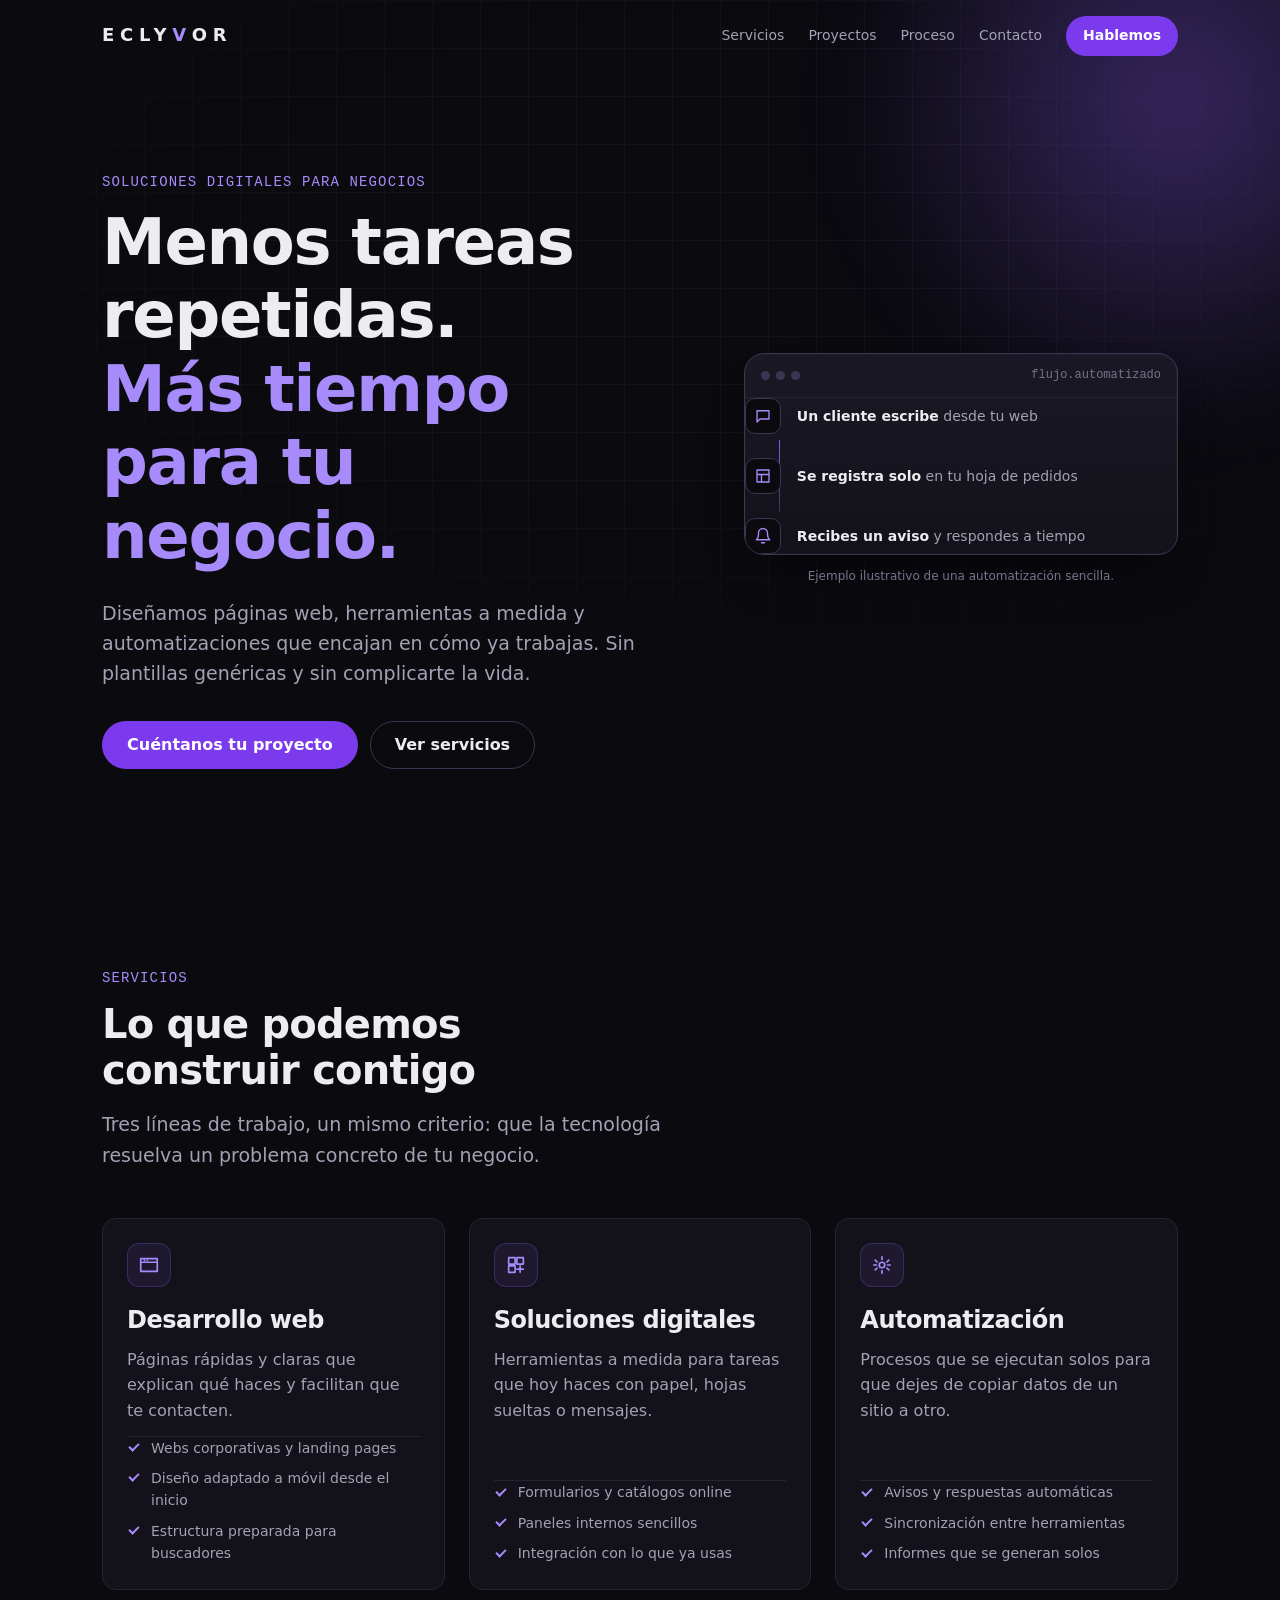
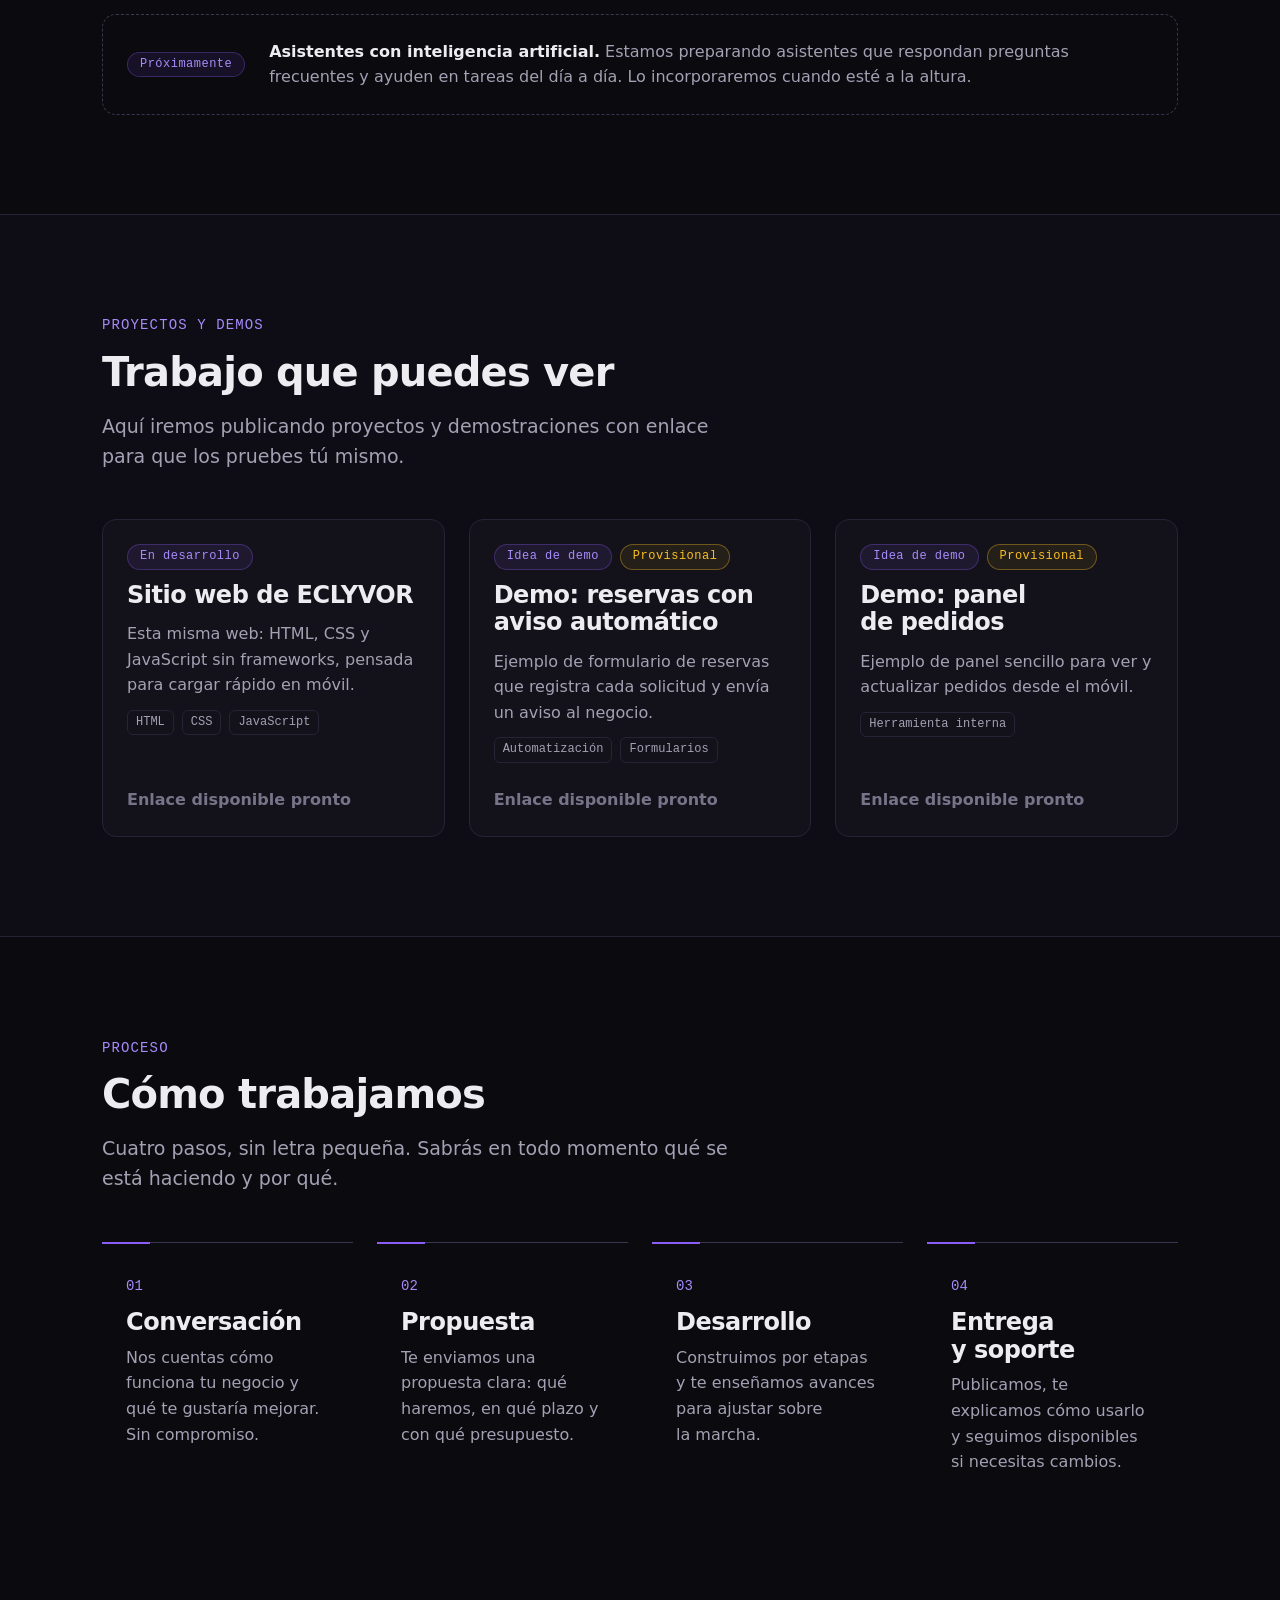
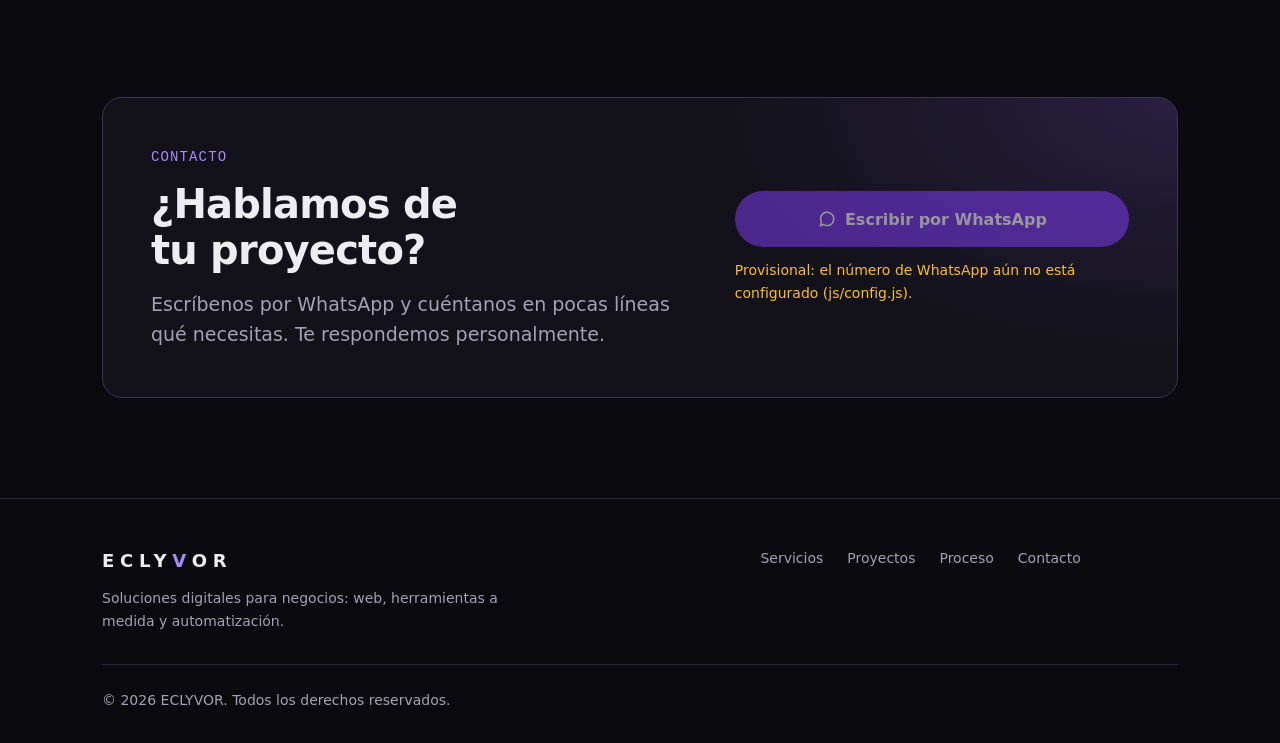
==== index.html @ 4768040c "V0.1: prototipo de la landing page de ECLYVOR - Estructura con HTML semántico, CSS en tres capas y J" ====
<!doctype html>
<html lang="es">
<head>
  <meta charset="utf-8">
  <meta name="viewport" content="width=device-width, initial-scale=1">
  <title>ECLYVOR — Soluciones digitales para negocios</title>
  <meta name="description" content="ECLYVOR desarrolla páginas web, herramientas digitales y automatizaciones a medida para negocios.">
  <meta name="theme-color" content="#0a0a0f">
  <link rel="icon" href="assets/favicon.svg" type="image/svg+xml">
  <link rel="stylesheet" href="css/base.css">
  <link rel="stylesheet" href="css/layout.css">
  <link rel="stylesheet" href="css/components.css">
  <script src="js/config.js" defer></script>
  <script src="js/main.js" defer></script>
</head>
<body>
  <a class="skip-link" href="#contenido">Saltar al contenido</a>

  <header class="site-header" data-header>
    <div class="container header-inner">
      <a class="logo" href="#inicio" aria-label="ECLYVOR, ir al inicio">ECLY<span class="logo-accent">V</span>OR</a>

      <button class="nav-toggle" type="button" aria-expanded="false" aria-controls="primary-nav" data-nav-toggle>
        <span class="visually-hidden">Abrir menú</span>
        <span class="nav-toggle-bar" aria-hidden="true"></span>
      </button>

      <nav class="primary-nav" id="primary-nav" aria-label="Principal" data-nav>
        <ul class="nav-list">
          <li><a href="#servicios">Servicios</a></li>
          <li><a href="#proyectos">Proyectos</a></li>
          <li><a href="#proceso">Proceso</a></li>
          <li><a href="#contacto">Contacto</a></li>
        </ul>
        <a class="btn btn-primary btn-sm nav-cta" href="#contacto">Hablemos</a>
      </nav>
    </div>
  </header>

  <main id="contenido">
    <!-- HERO -->
    <section class="hero" id="inicio" aria-labelledby="hero-title">
      <div class="hero-sentinel" data-header-sentinel aria-hidden="true"></div>
      <div class="container hero-inner">
        <div class="hero-copy">
          <p class="eyebrow">Soluciones digitales para negocios</p>
          <h1 class="hero-title" id="hero-title">
            Menos tareas repetidas.<br>
            <span class="text-accent">Más tiempo para tu negocio.</span>
          </h1>
          <p class="hero-lead">
            Diseñamos páginas web, herramientas a medida y automatizaciones que encajan
            en cómo ya trabajas. Sin plantillas genéricas y sin complicarte la vida.
          </p>
          <div class="hero-actions">
            <a class="btn btn-primary" href="#contacto">Cuéntanos tu proyecto</a>
            <a class="btn btn-ghost" href="#servicios">Ver servicios</a>
          </div>
        </div>

        <figure class="hero-visual" aria-labelledby="flow-caption">
          <div class="flow-card">
            <div class="flow-card-head" aria-hidden="true">
              <span class="dot"></span><span class="dot"></span><span class="dot"></span>
              <span class="flow-card-title">flujo.automatizado</span>
            </div>
            <ol class="flow-steps">
              <li class="flow-step">
                <span class="flow-icon" aria-hidden="true">
                  <svg viewBox="0 0 24 24"><path d="M4 5h16v11H8l-4 4z"/></svg>
                </span>
                <span><strong>Un cliente escribe</strong> desde tu web</span>
              </li>
              <li class="flow-step">
                <span class="flow-icon" aria-hidden="true">
                  <svg viewBox="0 0 24 24"><path d="M4 4h16v16H4zM4 10h16M10 10v10"/></svg>
                </span>
                <span><strong>Se registra solo</strong> en tu hoja de pedidos</span>
              </li>
              <li class="flow-step">
                <span class="flow-icon" aria-hidden="true">
                  <svg viewBox="0 0 24 24"><path d="M6 8a6 6 0 0 1 12 0c0 7 3 9 3 9H3s3-2 3-9M10 21h4"/></svg>
                </span>
                <span><strong>Recibes un aviso</strong> y respondes a tiempo</span>
              </li>
            </ol>
          </div>
          <figcaption class="flow-caption" id="flow-caption">Ejemplo ilustrativo de una automatización sencilla.</figcaption>
        </figure>
      </div>
    </section>

    <!-- SERVICIOS -->
    <section class="section" id="servicios" aria-labelledby="servicios-title">
      <div class="container">
        <header class="section-head reveal">
          <p class="eyebrow">Servicios</p>
          <h2 class="section-title" id="servicios-title">Lo que podemos construir contigo</h2>
          <p class="section-lead">Tres líneas de trabajo, un mismo criterio: que la tecnología resuelva un problema concreto de tu negocio.</p>
        </header>

        <div class="cards-grid">
          <article class="card service-card reveal">
            <span class="card-icon" aria-hidden="true">
              <svg viewBox="0 0 24 24"><path d="M3 5h18v14H3zM3 9h18M7 7h.01M10 7h.01"/></svg>
            </span>
            <h3 class="card-title">Desarrollo web</h3>
            <p>Páginas rápidas y claras que explican qué haces y facilitan que te contacten.</p>
            <ul class="check-list">
              <li>Webs corporativas y landing pages</li>
              <li>Diseño adaptado a móvil desde el inicio</li>
              <li>Estructura preparada para buscadores</li>
            </ul>
          </article>

          <article class="card service-card reveal">
            <span class="card-icon" aria-hidden="true">
              <svg viewBox="0 0 24 24"><path d="M4 4h7v7H4zM13 4h7v7h-7zM4 13h7v7H4zM13 16.5h7M16.5 13v7"/></svg>
            </span>
            <h3 class="card-title">Soluciones digitales</h3>
            <p>Herramientas a medida para tareas que hoy haces con papel, hojas sueltas o mensajes.</p>
            <ul class="check-list">
              <li>Formularios y catálogos online</li>
              <li>Paneles internos sencillos</li>
              <li>Integración con lo que ya usas</li>
            </ul>
          </article>

          <article class="card service-card reveal">
            <span class="card-icon" aria-hidden="true">
              <svg viewBox="0 0 24 24"><path d="M12 3v3M12 18v3M4.6 6.6l2.1 2.1M17.3 15.3l2.1 2.1M3 12h3M18 12h3M4.6 17.4l2.1-2.1M17.3 8.7l2.1-2.1M12 9a3 3 0 1 1 0 6 3 3 0 0 1 0-6z"/></svg>
            </span>
            <h3 class="card-title">Automatización</h3>
            <p>Procesos que se ejecutan solos para que dejes de copiar datos de un sitio a otro.</p>
            <ul class="check-list">
              <li>Avisos y respuestas automáticas</li>
              <li>Sincronización entre herramientas</li>
              <li>Informes que se generan solos</li>
            </ul>
          </article>
        </div>

        <aside class="upcoming reveal" aria-label="Servicio en preparación">
          <span class="badge">Próximamente</span>
          <p><strong>Asistentes con inteligencia artificial.</strong> Estamos preparando asistentes que respondan preguntas frecuentes y ayuden en tareas del día a día. Lo incorporaremos cuando esté a la altura.</p>
        </aside>
      </div>
    </section>

    <!-- PROYECTOS -->
    <section class="section section-alt" id="proyectos" aria-labelledby="proyectos-title">
      <div class="container">
        <header class="section-head reveal">
          <p class="eyebrow">Proyectos y demos</p>
          <h2 class="section-title" id="proyectos-title">Trabajo que puedes ver</h2>
          <p class="section-lead">Aquí iremos publicando proyectos y demostraciones con enlace para que los pruebes tú mismo.</p>
        </header>

        <!-- Las tarjetas se generan desde js/config.js (projects) -->
        <div class="cards-grid" data-projects>
          <noscript><p class="muted">Activa JavaScript para ver la lista de proyectos.</p></noscript>
        </div>
      </div>
    </section>

    <!-- PROCESO -->
    <section class="section" id="proceso" aria-labelledby="proceso-title">
      <div class="container">
        <header class="section-head reveal">
          <p class="eyebrow">Proceso</p>
          <h2 class="section-title" id="proceso-title">Cómo trabajamos</h2>
          <p class="section-lead">Cuatro pasos, sin letra pequeña. Sabrás en todo momento qué se está haciendo y por qué.</p>
        </header>

        <ol class="steps">
          <li class="step reveal">
            <span class="step-num" aria-hidden="true">01</span>
            <h3 class="step-title">Conversación</h3>
            <p>Nos cuentas cómo funciona tu negocio y qué te gustaría mejorar. Sin compromiso.</p>
          </li>
          <li class="step reveal">
            <span class="step-num" aria-hidden="true">02</span>
            <h3 class="step-title">Propuesta</h3>
            <p>Te enviamos una propuesta clara: qué haremos, en qué plazo y con qué presupuesto.</p>
          </li>
          <li class="step reveal">
            <span class="step-num" aria-hidden="true">03</span>
            <h3 class="step-title">Desarrollo</h3>
            <p>Construimos por etapas y te enseñamos avances para ajustar sobre la marcha.</p>
          </li>
          <li class="step reveal">
            <span class="step-num" aria-hidden="true">04</span>
            <h3 class="step-title">Entrega y soporte</h3>
            <p>Publicamos, te explicamos cómo usarlo y seguimos disponibles si necesitas cambios.</p>
          </li>
        </ol>
      </div>
    </section>

    <!-- CONTACTO -->
    <section class="section contact" id="contacto" aria-labelledby="contacto-title">
      <div class="container">
        <div class="contact-panel reveal">
          <div class="contact-copy">
            <p class="eyebrow">Contacto</p>
            <h2 class="section-title" id="contacto-title">¿Hablamos de tu proyecto?</h2>
            <p class="section-lead">Escríbenos por WhatsApp y cuéntanos en pocas líneas qué necesitas. Te respondemos personalmente.</p>
          </div>
          <div class="contact-actions">
            <a class="btn btn-primary btn-lg" href="#contacto" data-whatsapp-link>
              <svg class="btn-icon" viewBox="0 0 24 24" aria-hidden="true"><path d="M4 20l1.3-4A8 8 0 1 1 8 18.7z"/></svg>
              Escribir por WhatsApp
            </a>
            <p class="contact-note" data-whatsapp-note hidden></p>
            <p class="contact-alt" data-email-wrap hidden>
              O por correo: <a href="#" data-email-link></a>
            </p>
          </div>
        </div>
      </div>
    </section>
  </main>

  <footer class="site-footer">
    <div class="container footer-inner">
      <div class="footer-brand">
        <a class="logo" href="#inicio">ECLY<span class="logo-accent">V</span>OR</a>
        <p class="muted">Soluciones digitales para negocios: web, herramientas a medida y automatización.</p>
      </div>
      <nav class="footer-nav" aria-label="Pie de página">
        <ul>
          <li><a href="#servicios">Servicios</a></li>
          <li><a href="#proyectos">Proyectos</a></li>
          <li><a href="#proceso">Proceso</a></li>
          <li><a href="#contacto">Contacto</a></li>
        </ul>
      </nav>
      <ul class="footer-social" data-social></ul>
      <p class="footer-legal muted">© <span data-year>2026</span> ECLYVOR. Todos los derechos reservados.</p>
    </div>
  </footer>
</body>
</html>
---- css/base.css ----
/* ==========================================================================
   Base: variables de diseño, reset y tipografía
   ========================================================================== */

:root {
  /* Colores */
  --color-bg: #0a0a0f;
  --color-bg-alt: #0e0d15;
  --color-surface: #13121a;
  --color-surface-2: #1a1824;
  --color-border: #262335;
  --color-border-strong: #3a3550;

  --color-text: #ececf1;
  --color-text-muted: #a3a1b3;
  --color-text-faint: #77748a;

  --color-accent: #8b5cf6;
  --color-accent-strong: #7c3aed;
  --color-accent-soft: #a78bfa;
  --color-accent-glow: rgb(139 92 246 / 0.35);

  /* Tipografía */
  --font-sans: system-ui, -apple-system, "Segoe UI", Roboto, "Helvetica Neue", Arial, sans-serif;
  --font-mono: ui-monospace, "SF Mono", "Cascadia Code", "Roboto Mono", Menlo, Consolas, monospace;

  --text-sm: 0.875rem;
  --text-base: 1rem;
  --text-lg: clamp(1.0625rem, 1rem + 0.3vw, 1.1875rem);
  --text-xl: clamp(1.25rem, 1.1rem + 0.6vw, 1.5rem);
  --text-2xl: clamp(1.75rem, 1.4rem + 1.6vw, 2.5rem);
  --text-3xl: clamp(2.25rem, 1.6rem + 3.2vw, 4rem);

  /* Espaciado y forma */
  --space-1: 0.25rem;
  --space-2: 0.5rem;
  --space-3: 0.75rem;
  --space-4: 1rem;
  --space-5: 1.5rem;
  --space-6: 2rem;
  --space-7: 3rem;
  --space-8: clamp(4rem, 3rem + 4vw, 7rem);

  --radius-sm: 8px;
  --radius: 14px;
  --radius-lg: 20px;

  --container: 1140px;
  --gutter: 1rem;
  --header-h: 64px;

  --ease: cubic-bezier(0.2, 0.7, 0.2, 1);
  --duration: 200ms;
}

@media (min-width: 640px) {
  :root { --gutter: 1.5rem; }
}

@media (min-width: 1024px) {
  :root { --gutter: 2rem; --header-h: 72px; }
}

/* Reset ------------------------------------------------------------------ */

*,
*::before,
*::after {
  box-sizing: border-box;
}

* {
  margin: 0;
}

html {
  color-scheme: dark;
  -webkit-text-size-adjust: 100%;
  text-size-adjust: 100%;
  /* Compensa el header fijo al saltar a una sección */
  scroll-padding-top: calc(var(--header-h) + var(--space-4));
}

@media (prefers-reduced-motion: no-preference) {
  html { scroll-behavior: smooth; }
}

body {
  min-height: 100vh;
  background-color: var(--color-bg);
  color: var(--color-text);
  font-family: var(--font-sans);
  font-size: var(--text-base);
  line-height: 1.6;
  -webkit-font-smoothing: antialiased;
  overflow-x: clip;
}

img,
svg {
  display: block;
  max-width: 100%;
}

ul[class],
ol[class] {
  list-style: none;
  padding: 0;
}

a {
  color: inherit;
  text-decoration-thickness: 1px;
  text-underline-offset: 3px;
}

button {
  font: inherit;
  color: inherit;
}

h1, h2, h3 {
  line-height: 1.15;
  letter-spacing: -0.02em;
  text-wrap: balance;
}

p {
  text-wrap: pretty;
}

:focus-visible {
  outline: 2px solid var(--color-accent-soft);
  outline-offset: 3px;
  border-radius: 4px;
}

::selection {
  background: var(--color-accent);
  color: #fff;
}

/* Utilidades ------------------------------------------------------------- */

.visually-hidden {
  position: absolute !important;
  width: 1px;
  height: 1px;
  padding: 0;
  margin: -1px;
  overflow: hidden;
  clip: rect(0 0 0 0);
  white-space: nowrap;
  border: 0;
}

.skip-link {
  position: absolute;
  top: var(--space-2);
  left: var(--space-2);
  z-index: 100;
  padding: var(--space-2) var(--space-4);
  background: var(--color-accent);
  color: #fff;
  border-radius: var(--radius-sm);
  transform: translateY(-200%);
}

.skip-link:focus {
  transform: none;
}

.muted {
  color: var(--color-text-muted);
}

.text-accent {
  color: var(--color-accent-soft);
}

.eyebrow {
  font-family: var(--font-mono);
  font-size: var(--text-sm);
  letter-spacing: 0.08em;
  text-transform: uppercase;
  color: var(--color-accent-soft);
  margin-bottom: var(--space-3);
}
---- css/layout.css ----
/* ==========================================================================
   Layout: contenedor, header, secciones y footer
   ========================================================================== */

.container {
  width: 100%;
  max-width: var(--container);
  margin-inline: auto;
  padding-inline: var(--gutter);
}

/* Header ----------------------------------------------------------------- */

.site-header {
  position: fixed;
  inset: 0 0 auto;
  z-index: 50;
  height: var(--header-h);
  border-bottom: 1px solid transparent;
  transition: background-color var(--duration) var(--ease), border-color var(--duration) var(--ease);
}

.site-header.is-scrolled,
.site-header.is-open {
  background-color: rgb(10 10 15 / 0.85);
  border-bottom-color: var(--color-border);
  backdrop-filter: blur(12px);
  -webkit-backdrop-filter: blur(12px);
}

.header-inner {
  display: flex;
  align-items: center;
  justify-content: space-between;
  height: 100%;
}

/* Navegación: móvil primero (panel desplegable) */
.primary-nav {
  display: none;
  position: absolute;
  top: var(--header-h);
  left: 0;
  right: 0;
  flex-direction: column;
  gap: var(--space-4);
  padding: var(--space-4) var(--gutter) var(--space-5);
  background-color: var(--color-bg);
  border-bottom: 1px solid var(--color-border);
}

.site-header.is-open .primary-nav {
  display: flex;
}

.nav-list {
  display: flex;
  flex-direction: column;
}

.nav-list a {
  display: block;
  padding: var(--space-3) 0;
  font-size: var(--text-lg);
  color: var(--color-text-muted);
  text-decoration: none;
  border-bottom: 1px solid var(--color-border);
  transition: color var(--duration) var(--ease);
}

/* .is-current lo añade js/main.js según la sección visible */
.nav-list a:hover,
.nav-list a.is-current {
  color: var(--color-text);
}

@media (min-width: 768px) {
  .primary-nav,
  .site-header.is-open .primary-nav {
    display: flex;
    position: static;
    flex-direction: row;
    align-items: center;
    gap: var(--space-5);
    padding: 0;
    background: none;
    border: 0;
  }

  .nav-list {
    flex-direction: row;
    gap: var(--space-5);
  }

  .nav-list a {
    position: relative;
    padding: var(--space-2) 0;
    font-size: var(--text-sm);
    border-bottom: 0;
  }

  .nav-list a::after {
    content: "";
    position: absolute;
    left: 0;
    right: 0;
    bottom: 0;
    height: 2px;
    background: var(--color-accent);
    border-radius: 2px;
    transform: scaleX(0);
    transition: transform var(--duration) var(--ease);
  }

  .nav-list a.is-current::after {
    transform: scaleX(1);
  }
}

/* Secciones -------------------------------------------------------------- */

.section {
  padding-block: var(--space-8);
}

.section-alt {
  background-color: var(--color-bg-alt);
  border-block: 1px solid var(--color-border);
}

.section-head {
  max-width: 640px;
  margin-bottom: var(--space-7);
}

.section-title {
  font-size: var(--text-2xl);
  margin-bottom: var(--space-4);
}

.section-lead {
  font-size: var(--text-lg);
  color: var(--color-text-muted);
}

/* Hero ------------------------------------------------------------------- */

.hero {
  position: relative;
  padding-top: calc(var(--header-h) + var(--space-7));
  padding-bottom: var(--space-8);
  overflow: hidden;
  isolation: isolate;
}

/* Cuadrícula fina + resplandor violeta (decorativo) */
.hero::before,
.hero::after {
  content: "";
  position: absolute;
  z-index: -1;
  pointer-events: none;
}

.hero::before {
  inset: 0;
  background-image:
    linear-gradient(var(--color-border) 1px, transparent 1px),
    linear-gradient(90deg, var(--color-border) 1px, transparent 1px);
  background-size: 48px 48px;
  opacity: 0.35;
  mask-image: radial-gradient(ellipse 80% 70% at 50% 30%, #000 30%, transparent 75%);
  -webkit-mask-image: radial-gradient(ellipse 80% 70% at 50% 30%, #000 30%, transparent 75%);
}

.hero::after {
  width: min(720px, 120vw);
  aspect-ratio: 1;
  top: -30%;
  right: -20%;
  background: radial-gradient(circle, var(--color-accent-glow), transparent 65%);
  filter: blur(40px);
}

.hero-sentinel {
  position: absolute;
  top: 0;
  height: 1px;
  width: 1px;
}

.hero-inner {
  display: grid;
  gap: var(--space-7);
  align-items: center;
}

.hero-title {
  font-size: var(--text-3xl);
  margin-bottom: var(--space-5);
}

.hero-lead {
  max-width: 36rem;
  font-size: var(--text-lg);
  color: var(--color-text-muted);
  margin-bottom: var(--space-6);
}

.hero-actions {
  display: flex;
  flex-wrap: wrap;
  gap: var(--space-3);
}

@media (min-width: 1024px) {
  .hero {
    padding-top: calc(var(--header-h) + var(--space-8));
  }

  .hero-inner {
    grid-template-columns: 1.25fr 1fr;
    gap: var(--space-8);
  }
}

/* Contacto --------------------------------------------------------------- */

.contact-panel {
  display: grid;
  gap: var(--space-6);
  padding: var(--space-6) var(--space-5);
  border: 1px solid var(--color-border-strong);
  border-radius: var(--radius-lg);
  background:
    radial-gradient(ellipse 60% 120% at 100% 0%, rgb(139 92 246 / 0.18), transparent 70%),
    var(--color-surface);
}

.contact-panel .section-lead {
  margin-bottom: 0;
}

@media (min-width: 768px) {
  .contact-panel {
    grid-template-columns: 1.4fr 1fr;
    align-items: center;
    padding: var(--space-7);
  }
}

/* Footer ----------------------------------------------------------------- */

.site-footer {
  padding-block: var(--space-7) var(--space-6);
  border-top: 1px solid var(--color-border);
  font-size: var(--text-sm);
}

.footer-inner {
  display: grid;
  gap: var(--space-6);
}

.footer-brand .logo {
  display: inline-block;
  margin-bottom: var(--space-3);
}

.footer-brand p {
  max-width: 28rem;
}

.footer-nav ul,
.footer-social {
  list-style: none;
  padding: 0;
  display: flex;
  flex-wrap: wrap;
  gap: var(--space-2) var(--space-5);
}

.footer-nav a,
.footer-social a {
  color: var(--color-text-muted);
  text-decoration: none;
}

.footer-nav a:hover,
.footer-social a:hover {
  color: var(--color-text);
}

.footer-social:empty {
  display: none;
}

.footer-legal {
  padding-top: var(--space-5);
  border-top: 1px solid var(--color-border);
}

@media (min-width: 768px) {
  .footer-inner {
    grid-template-columns: 1.5fr 1fr;
  }

  .footer-legal {
    grid-column: 1 / -1;
  }
}
---- css/components.css ----
/* ==========================================================================
   Componentes: logo, botones, tarjetas, pasos y animaciones
   ========================================================================== */

/* Logo ------------------------------------------------------------------- */

.logo {
  font-weight: 700;
  font-size: 1.125rem;
  letter-spacing: 0.32em;
  /* Compensa el espaciado de la última letra */
  margin-right: -0.32em;
  text-decoration: none;
  color: var(--color-text);
}

.logo-accent {
  color: var(--color-accent-soft);
}

/* Botón de menú (móvil) -------------------------------------------------- */

.nav-toggle {
  display: grid;
  place-items: center;
  width: 44px;
  height: 44px;
  margin-right: -10px;
  background: none;
  border: 0;
  border-radius: var(--radius-sm);
  cursor: pointer;
}

@media (min-width: 768px) {
  .nav-toggle { display: none; }
}

.nav-toggle-bar,
.nav-toggle-bar::before,
.nav-toggle-bar::after {
  display: block;
  width: 20px;
  height: 2px;
  background: var(--color-text);
  border-radius: 2px;
  transition: transform var(--duration) var(--ease), background-color var(--duration) var(--ease);
}

.nav-toggle-bar {
  position: relative;
}

.nav-toggle-bar::before,
.nav-toggle-bar::after {
  content: "";
  position: absolute;
  left: 0;
}

.nav-toggle-bar::before { transform: translateY(-6px); }
.nav-toggle-bar::after { transform: translateY(6px); }

.nav-toggle[aria-expanded="true"] .nav-toggle-bar { background: transparent; }
.nav-toggle[aria-expanded="true"] .nav-toggle-bar::before { transform: rotate(45deg); }
.nav-toggle[aria-expanded="true"] .nav-toggle-bar::after { transform: rotate(-45deg); }

/* Botones ---------------------------------------------------------------- */

.btn {
  display: inline-flex;
  align-items: center;
  justify-content: center;
  gap: var(--space-2);
  min-height: 48px;
  padding: var(--space-3) var(--space-5);
  font-weight: 600;
  font-size: var(--text-base);
  line-height: 1.2;
  text-align: center;
  text-decoration: none;
  border: 1px solid transparent;
  border-radius: 999px;
  cursor: pointer;
  transition:
    background-color var(--duration) var(--ease),
    border-color var(--duration) var(--ease),
    box-shadow var(--duration) var(--ease),
    transform var(--duration) var(--ease);
}

.btn-primary {
  background-color: var(--color-accent-strong);
  color: #fff;
  box-shadow: 0 0 0 0 var(--color-accent-glow);
}

.btn-primary:hover {
  background-color: var(--color-accent);
  box-shadow: 0 8px 28px -8px var(--color-accent-glow);
}

.btn-ghost {
  background-color: transparent;
  border-color: var(--color-border-strong);
  color: var(--color-text);
}

.btn-ghost:hover {
  border-color: var(--color-accent-soft);
  background-color: rgb(139 92 246 / 0.08);
}

.btn:active {
  transform: translateY(1px);
}

.btn-sm {
  min-height: 40px;
  padding: var(--space-2) var(--space-4);
  font-size: var(--text-sm);
}

.btn-lg {
  min-height: 56px;
  padding: var(--space-4) var(--space-6);
}

.btn-icon {
  width: 20px;
  height: 20px;
  fill: none;
  stroke: currentColor;
  stroke-width: 1.8;
  stroke-linecap: round;
  stroke-linejoin: round;
}

.btn[aria-disabled="true"] {
  opacity: 0.55;
  cursor: not-allowed;
  box-shadow: none;
}

.nav-cta {
  align-self: flex-start;
}

/* Hero: tarjeta de flujo ------------------------------------------------- */

.hero-visual {
  max-width: 440px;
  width: 100%;
  justify-self: center;
}

.flow-card {
  border: 1px solid var(--color-border-strong);
  border-radius: var(--radius-lg);
  background: linear-gradient(180deg, var(--color-surface-2), var(--color-surface));
  box-shadow: 0 30px 60px -30px rgb(0 0 0 / 0.8), 0 0 0 1px rgb(255 255 255 / 0.02) inset;
  overflow: hidden;
}

.flow-card-head {
  display: flex;
  align-items: center;
  gap: 6px;
  padding: var(--space-3) var(--space-4);
  border-bottom: 1px solid var(--color-border);
}

.flow-card-head .dot {
  width: 9px;
  height: 9px;
  border-radius: 50%;
  background: var(--color-border-strong);
}

.flow-card-title {
  margin-left: auto;
  font-family: var(--font-mono);
  font-size: 0.75rem;
  color: var(--color-text-faint);
}

.flow-steps {
  position: relative;
  display: grid;
  gap: var(--space-5);
  padding: var(--space-5) var(--space-4);
}

/* Línea que conecta los pasos */
.flow-steps::before {
  content: "";
  position: absolute;
  top: calc(var(--space-5) + 18px);
  bottom: calc(var(--space-5) + 18px);
  left: calc(var(--space-4) + 18px);
  width: 1px;
  background: linear-gradient(var(--color-accent), var(--color-border-strong));
}

.flow-step {
  position: relative;
  display: flex;
  align-items: center;
  gap: var(--space-4);
  font-size: var(--text-sm);
  color: var(--color-text-muted);
}

.flow-step strong {
  color: var(--color-text);
  font-weight: 600;
}

.flow-icon {
  flex: none;
  display: grid;
  place-items: center;
  width: 36px;
  height: 36px;
  border-radius: 10px;
  background: var(--color-bg);
  border: 1px solid var(--color-border-strong);
  color: var(--color-accent-soft);
}

.flow-icon svg,
.card-icon svg {
  width: 18px;
  height: 18px;
  fill: none;
  stroke: currentColor;
  stroke-width: 1.8;
  stroke-linecap: round;
  stroke-linejoin: round;
}

@media (prefers-reduced-motion: no-preference) {
  .flow-step .flow-icon {
    animation: flow-pulse 4.5s var(--ease) infinite;
  }
  .flow-step:nth-child(2) .flow-icon { animation-delay: 1.5s; }
  .flow-step:nth-child(3) .flow-icon { animation-delay: 3s; }
}

@keyframes flow-pulse {
  0%, 30%, 100% {
    border-color: var(--color-border-strong);
    box-shadow: none;
  }
  10% {
    border-color: var(--color-accent);
    box-shadow: 0 0 18px -2px var(--color-accent-glow);
  }
}

.flow-caption {
  margin-top: var(--space-3);
  font-size: 0.75rem;
  color: var(--color-text-faint);
  text-align: center;
}

/* Tarjetas --------------------------------------------------------------- */

.cards-grid {
  display: grid;
  gap: var(--space-4);
}

@media (min-width: 640px) {
  .cards-grid {
    grid-template-columns: repeat(2, 1fr);
  }
}

@media (min-width: 1024px) {
  .cards-grid {
    grid-template-columns: repeat(3, 1fr);
    gap: var(--space-5);
  }
}

.card {
  display: flex;
  flex-direction: column;
  gap: var(--space-3);
  padding: var(--space-5);
  background: var(--color-surface);
  border: 1px solid var(--color-border);
  border-radius: var(--radius);
  transition: border-color var(--duration) var(--ease), transform var(--duration) var(--ease);
}

.card:hover {
  border-color: var(--color-border-strong);
}

.card p {
  color: var(--color-text-muted);
}

.card-icon {
  display: grid;
  place-items: center;
  width: 44px;
  height: 44px;
  margin-bottom: var(--space-2);
  border-radius: 12px;
  background: rgb(139 92 246 / 0.1);
  border: 1px solid rgb(139 92 246 / 0.25);
  color: var(--color-accent-soft);
}

.card-icon svg {
  width: 22px;
  height: 22px;
}

.card-title {
  font-size: var(--text-xl);
}

.check-list {
  display: grid;
  gap: var(--space-2);
  margin-top: auto;
  padding-top: var(--space-4);
  border-top: 1px solid var(--color-border);
  font-size: var(--text-sm);
  color: var(--color-text-muted);
}

.check-list li {
  position: relative;
  padding-left: var(--space-5);
}

.check-list li::before {
  content: "";
  position: absolute;
  left: 2px;
  top: 0.45em;
  width: 10px;
  height: 6px;
  border-left: 2px solid var(--color-accent-soft);
  border-bottom: 2px solid var(--color-accent-soft);
  transform: rotate(-45deg);
}

/* Proyectos */
.project-card .card-meta {
  display: flex;
  flex-wrap: wrap;
  align-items: center;
  gap: var(--space-2);
}

.project-card .card-link {
  margin-top: auto;
  padding-top: var(--space-3);
  align-self: flex-start;
  font-weight: 600;
  color: var(--color-accent-soft);
  text-decoration: none;
}

.project-card .card-link:hover {
  text-decoration: underline;
}

.project-card .card-link[aria-disabled="true"] {
  color: var(--color-text-faint);
  cursor: not-allowed;
  text-decoration: none;
}

.tags {
  display: flex;
  flex-wrap: wrap;
  gap: var(--space-2);
}

.tag {
  padding: 2px var(--space-2);
  font-family: var(--font-mono);
  font-size: 0.75rem;
  color: var(--color-text-muted);
  border: 1px solid var(--color-border);
  border-radius: 6px;
}

/* Etiquetas -------------------------------------------------------------- */

.badge {
  display: inline-block;
  padding: 2px var(--space-3);
  font-family: var(--font-mono);
  font-size: 0.75rem;
  letter-spacing: 0.04em;
  color: var(--color-accent-soft);
  background: rgb(139 92 246 / 0.1);
  border: 1px solid rgb(139 92 246 / 0.3);
  border-radius: 999px;
  white-space: nowrap;
}

/* Contenido provisional: visible a propósito para no confundirlo con datos reales */
.badge-placeholder {
  color: #fbbf24;
  background: rgb(251 191 36 / 0.08);
  border-color: rgb(251 191 36 / 0.35);
}

/* Aviso "Próximamente" --------------------------------------------------- */

.upcoming {
  display: flex;
  flex-direction: column;
  align-items: flex-start;
  gap: var(--space-3);
  margin-top: var(--space-5);
  padding: var(--space-5);
  border: 1px dashed var(--color-border-strong);
  border-radius: var(--radius);
  color: var(--color-text-muted);
}

.upcoming strong {
  color: var(--color-text);
}

@media (min-width: 768px) {
  .upcoming {
    flex-direction: row;
    align-items: center;
    gap: var(--space-5);
  }
}

/* Proceso ---------------------------------------------------------------- */

.steps {
  display: grid;
  gap: var(--space-4);
  counter-reset: none;
}

@media (min-width: 640px) {
  .steps { grid-template-columns: repeat(2, 1fr); }
}

@media (min-width: 1024px) {
  .steps { grid-template-columns: repeat(4, 1fr); gap: var(--space-5); }
}

.step {
  position: relative;
  padding: var(--space-5);
  padding-top: var(--space-6);
  border-top: 1px solid var(--color-border-strong);
}

.step::before {
  content: "";
  position: absolute;
  top: -1px;
  left: 0;
  width: 48px;
  height: 2px;
  background: var(--color-accent);
}

.step-num {
  display: block;
  margin-bottom: var(--space-3);
  font-family: var(--font-mono);
  font-size: var(--text-sm);
  color: var(--color-accent-soft);
}

.step-title {
  font-size: var(--text-xl);
  margin-bottom: var(--space-2);
}

.step p {
  color: var(--color-text-muted);
}

/* Contacto --------------------------------------------------------------- */

.contact-actions {
  display: grid;
  gap: var(--space-3);
  justify-items: start;
}

.contact-actions .btn {
  width: 100%;
}

@media (min-width: 768px) {
  .contact-actions {
    justify-items: stretch;
  }
}

.contact-note {
  font-size: var(--text-sm);
  color: #fbbf24;
}

.contact-alt {
  font-size: var(--text-sm);
  color: var(--color-text-muted);
}

.contact-alt a {
  color: var(--color-text);
}

/* Animación de entrada --------------------------------------------------- */
/* Mejora progresiva: solo en navegadores con animaciones ligadas al scroll.
   En el resto el contenido simplemente aparece sin animación. */

@media (prefers-reduced-motion: no-preference) {
  @supports ((animation-timeline: view()) and (animation-range: entry)) {
    @keyframes reveal-in {
      from {
        opacity: 0;
        transform: translateY(24px);
      }
    }

    .reveal {
      animation: reveal-in linear backwards;
      animation-timeline: view();
      animation-range: entry 0% entry 60%;
    }
  }
}
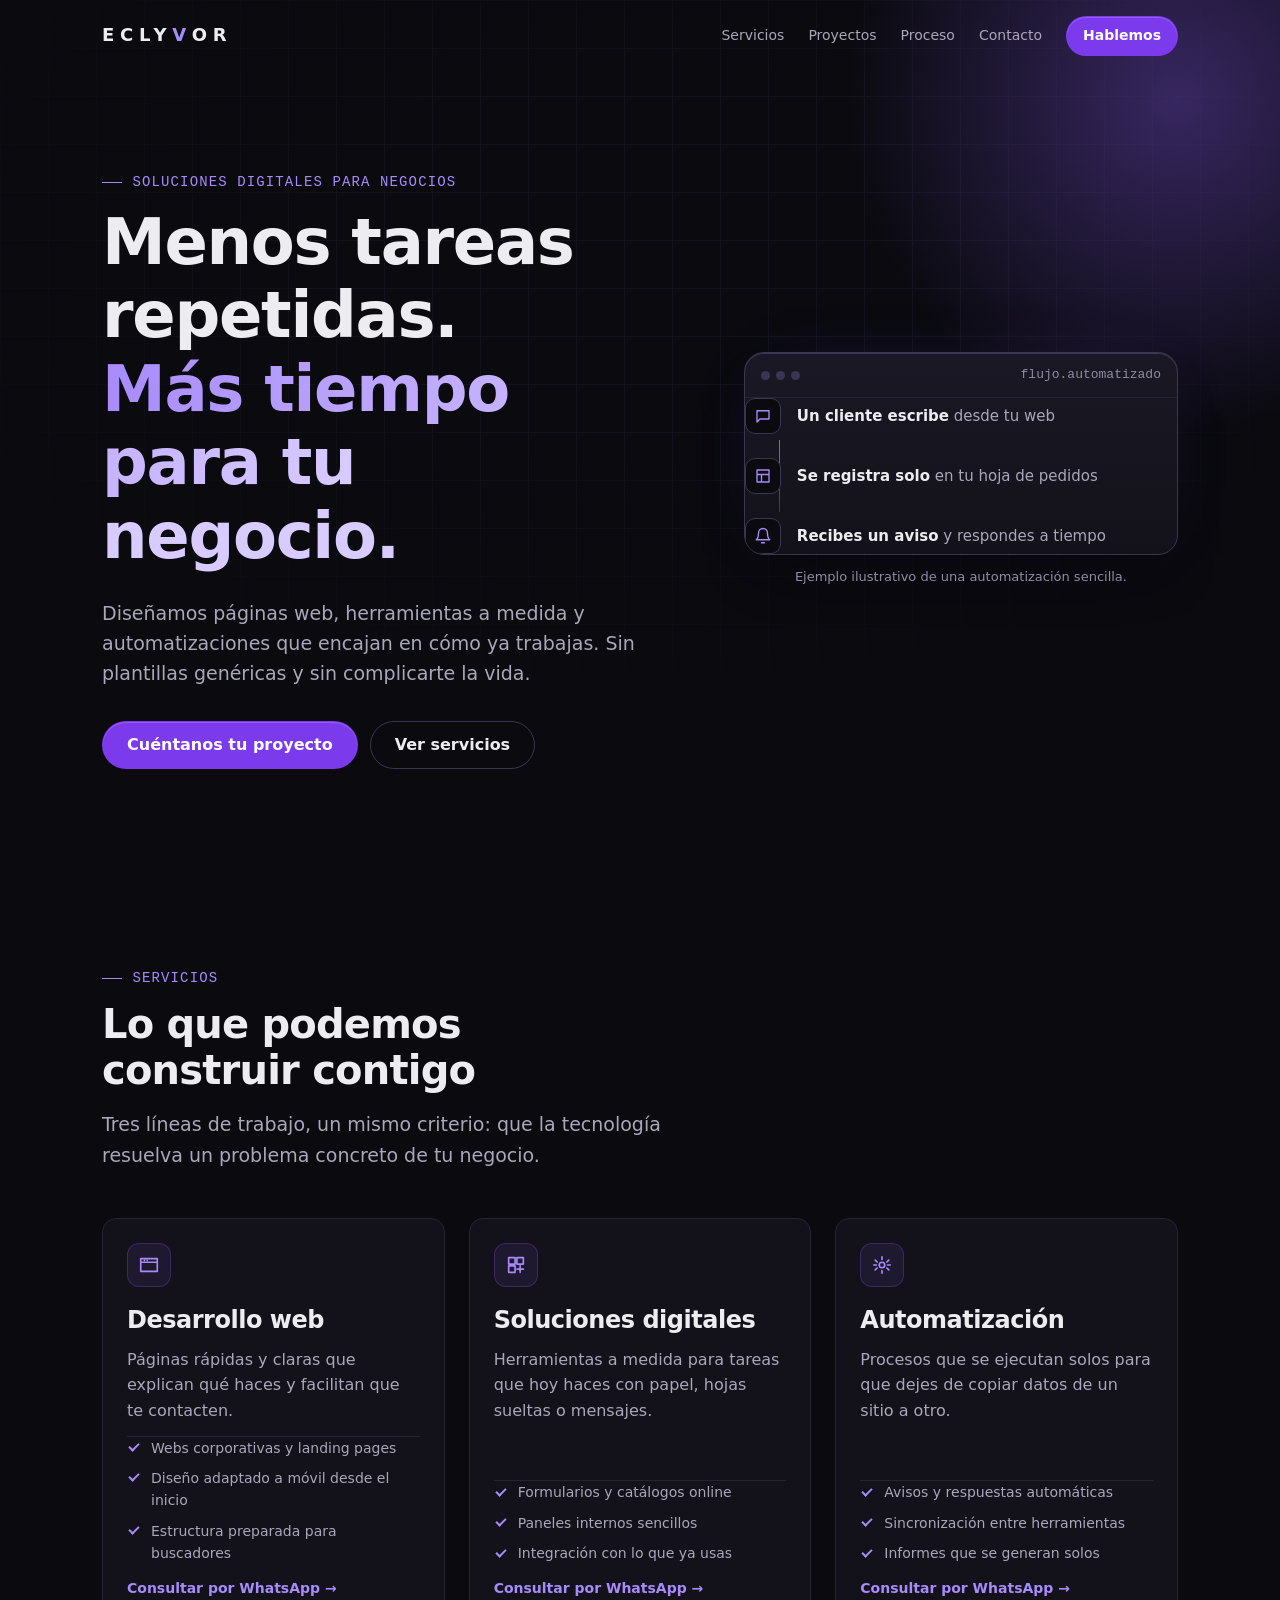
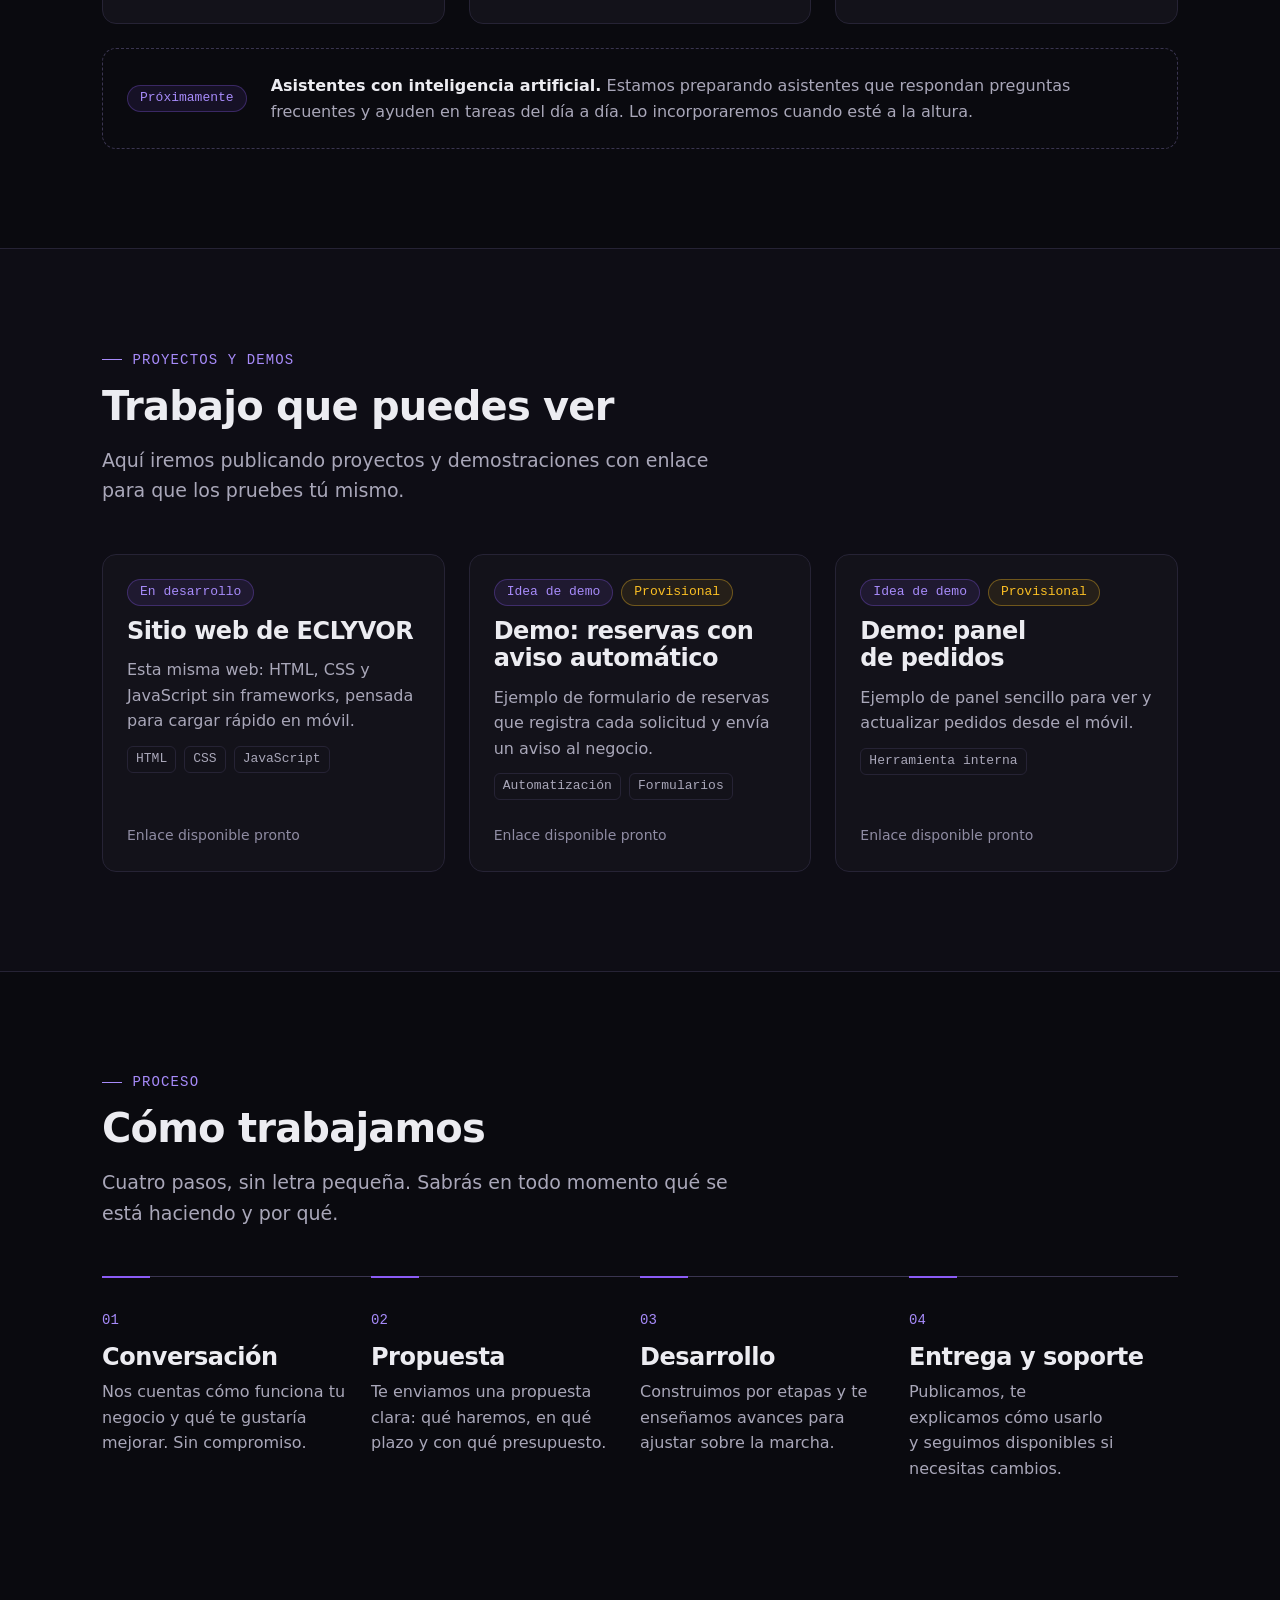
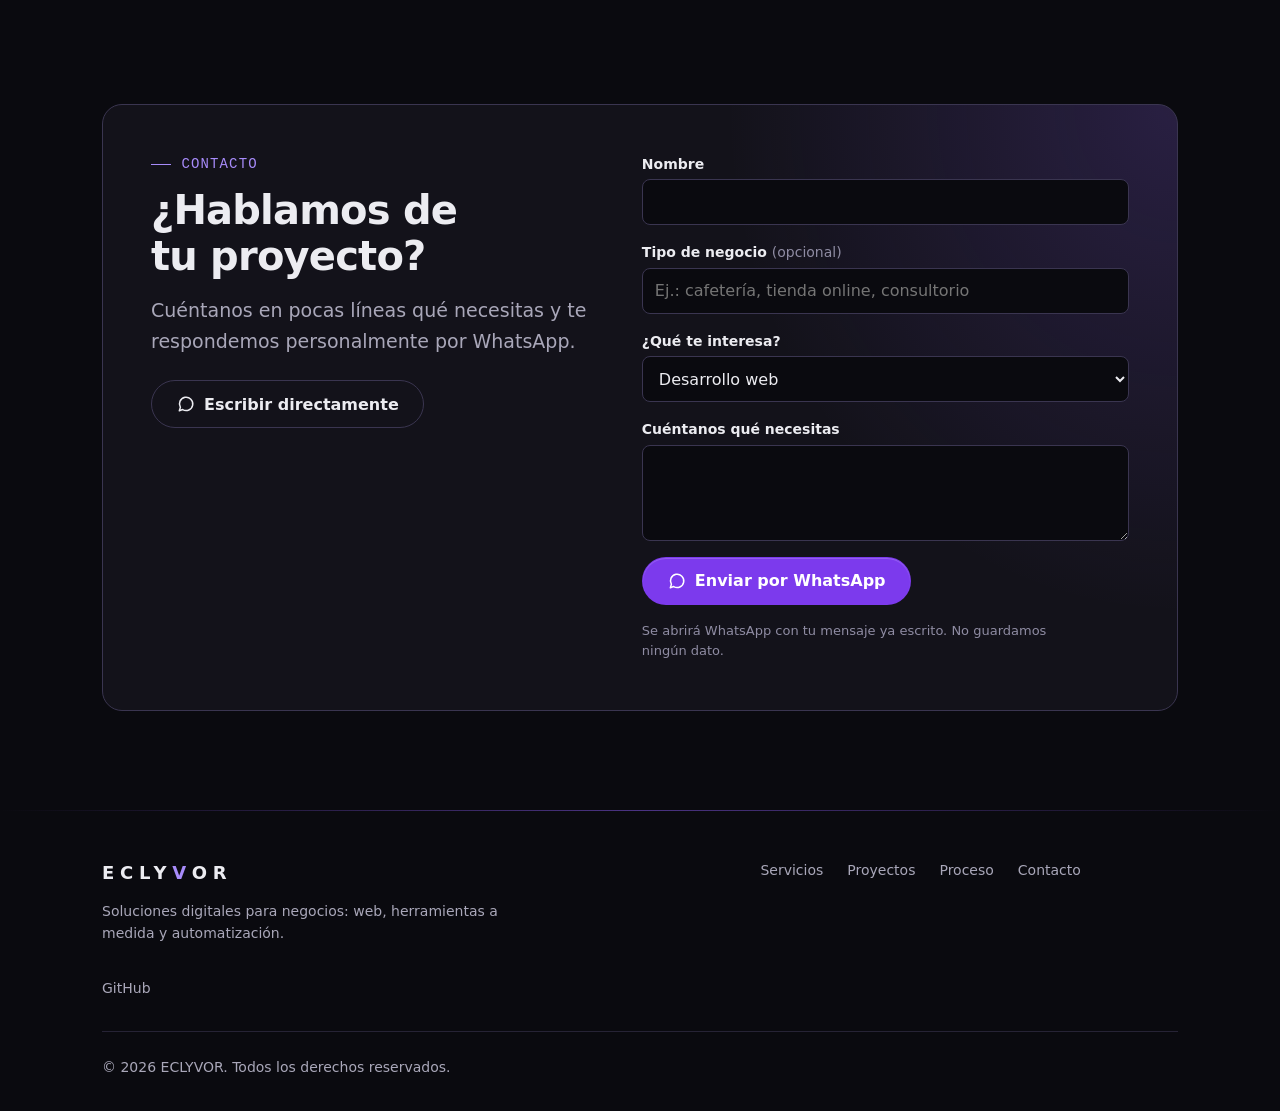
==== commit bd44849f: "V1.0: accesibilidad, SEO, contacto y código en español - Nombres de clases, variables CSS, funciones" ====
--- a/index.html
+++ b/index.html
@@ -3,240 +3,295 @@
 <head>
   <meta charset="utf-8">
   <meta name="viewport" content="width=device-width, initial-scale=1">
-  <title>ECLYVOR — Soluciones digitales para negocios</title>
-  <meta name="description" content="ECLYVOR desarrolla páginas web, herramientas digitales y automatizaciones a medida para negocios.">
+  <title>ECLYVOR · Páginas web, herramientas digitales y automatización para negocios</title>
+  <meta name="description" content="Diseñamos páginas web, herramientas a medida y automatizaciones que encajan en cómo ya trabaja tu negocio. Escríbenos por WhatsApp y cuéntanos tu proyecto.">
   <meta name="theme-color" content="#0a0a0f">
+
+  <!-- PENDIENTE (V1.0): con la URL final, añadir <link rel="canonical"> y og:url,
+       y convertir og:image en una URL absoluta -->
+  <meta property="og:type" content="website">
+  <meta property="og:locale" content="es_ES">
+  <meta property="og:site_name" content="ECLYVOR">
+  <meta property="og:title" content="ECLYVOR · Soluciones digitales para negocios">
+  <meta property="og:description" content="Páginas web, herramientas a medida y automatizaciones para que tu negocio haga menos tareas repetidas.">
+  <meta property="og:image" content="assets/compartir.png">
+  <meta property="og:image:width" content="1200">
+  <meta property="og:image:height" content="630">
+  <meta property="og:image:alt" content="Logotipo de ECLYVOR sobre fondo oscuro con acento violeta">
+  <meta name="twitter:card" content="summary_large_image">
+
   <link rel="icon" href="assets/favicon.svg" type="image/svg+xml">
+  <link rel="apple-touch-icon" href="assets/icono-180.png">
+  <link rel="manifest" href="manifest.webmanifest">
+
   <link rel="stylesheet" href="css/base.css">
   <link rel="stylesheet" href="css/layout.css">
   <link rel="stylesheet" href="css/components.css">
   <script src="js/config.js" defer></script>
   <script src="js/main.js" defer></script>
+
+  <script type="application/ld+json">
+  {
+    "@context": "https://schema.org",
+    "@type": "Organization",
+    "name": "ECLYVOR",
+    "description": "Soluciones digitales para negocios: desarrollo web, herramientas a medida y automatización de procesos.",
+    "knowsAbout": ["Desarrollo web", "Soluciones digitales", "Automatización de procesos"]
+  }
+  </script>
 </head>
 <body>
-  <a class="skip-link" href="#contenido">Saltar al contenido</a>
-
-  <header class="site-header" data-header>
-    <div class="container header-inner">
-      <a class="logo" href="#inicio" aria-label="ECLYVOR, ir al inicio">ECLY<span class="logo-accent">V</span>OR</a>
-
-      <button class="nav-toggle" type="button" aria-expanded="false" aria-controls="primary-nav" data-nav-toggle>
-        <span class="visually-hidden">Abrir menú</span>
-        <span class="nav-toggle-bar" aria-hidden="true"></span>
+  <a class="saltar" href="#contenido">Saltar al contenido</a>
+
+  <header class="cabecera" data-cabecera>
+    <div class="contenedor cabecera-interior">
+      <a class="logo" href="#inicio" aria-label="ECLYVOR, ir al inicio">ECLY<span class="logo-acento">V</span>OR</a>
+
+      <button class="boton-menu" type="button" aria-expanded="false" aria-controls="menu" aria-label="Abrir menú" data-boton-menu>
+        <span class="boton-menu-barra"></span>
       </button>
 
-      <nav class="primary-nav" id="primary-nav" aria-label="Principal" data-nav>
-        <ul class="nav-list">
+      <nav class="menu" id="menu" aria-label="Principal" data-menu>
+        <ul class="menu-lista">
           <li><a href="#servicios">Servicios</a></li>
           <li><a href="#proyectos">Proyectos</a></li>
           <li><a href="#proceso">Proceso</a></li>
           <li><a href="#contacto">Contacto</a></li>
         </ul>
-        <a class="btn btn-primary btn-sm nav-cta" href="#contacto">Hablemos</a>
+        <a class="boton boton-primario boton-sm" href="#contacto">Hablemos</a>
       </nav>
     </div>
   </header>
 
   <main id="contenido">
-    <!-- HERO -->
-    <section class="hero" id="inicio" aria-labelledby="hero-title">
-      <div class="hero-sentinel" data-header-sentinel aria-hidden="true"></div>
-      <div class="container hero-inner">
-        <div class="hero-copy">
-          <p class="eyebrow">Soluciones digitales para negocios</p>
-          <h1 class="hero-title" id="hero-title">
+    <section class="portada" id="inicio" aria-labelledby="portada-titulo">
+      <div class="marcador" data-marcador></div>
+      <div class="contenedor portada-interior">
+        <div>
+          <p class="antetitulo">Soluciones digitales para negocios</p>
+          <h1 class="portada-titulo" id="portada-titulo">
             Menos tareas repetidas.<br>
-            <span class="text-accent">Más tiempo para tu negocio.</span>
+            <span class="texto-acento">Más tiempo para tu negocio.</span>
           </h1>
-          <p class="hero-lead">
+          <p class="portada-intro">
             Diseñamos páginas web, herramientas a medida y automatizaciones que encajan
             en cómo ya trabajas. Sin plantillas genéricas y sin complicarte la vida.
           </p>
-          <div class="hero-actions">
-            <a class="btn btn-primary" href="#contacto">Cuéntanos tu proyecto</a>
-            <a class="btn btn-ghost" href="#servicios">Ver servicios</a>
+          <div class="portada-acciones">
+            <a class="boton boton-primario" href="#contacto">Cuéntanos tu proyecto</a>
+            <a class="boton boton-secundario" href="#servicios">Ver servicios</a>
           </div>
         </div>
 
-        <figure class="hero-visual" aria-labelledby="flow-caption">
-          <div class="flow-card">
-            <div class="flow-card-head" aria-hidden="true">
-              <span class="dot"></span><span class="dot"></span><span class="dot"></span>
-              <span class="flow-card-title">flujo.automatizado</span>
-            </div>
-            <ol class="flow-steps">
-              <li class="flow-step">
-                <span class="flow-icon" aria-hidden="true">
-                  <svg viewBox="0 0 24 24"><path d="M4 5h16v11H8l-4 4z"/></svg>
+        <figure class="portada-visual">
+          <div class="flujo">
+            <div class="flujo-cabecera" aria-hidden="true">
+              <span class="punto"></span><span class="punto"></span><span class="punto"></span>
+              <span>flujo.automatizado</span>
+            </div>
+            <ol class="flujo-pasos">
+              <li>
+                <span class="flujo-icono" aria-hidden="true">
+                  <svg class="icono" viewBox="0 0 24 24"><path d="M4 5h16v11H8l-4 4z"/></svg>
                 </span>
                 <span><strong>Un cliente escribe</strong> desde tu web</span>
               </li>
-              <li class="flow-step">
-                <span class="flow-icon" aria-hidden="true">
-                  <svg viewBox="0 0 24 24"><path d="M4 4h16v16H4zM4 10h16M10 10v10"/></svg>
+              <li>
+                <span class="flujo-icono" aria-hidden="true">
+                  <svg class="icono" viewBox="0 0 24 24"><path d="M4 4h16v16H4zM4 10h16M10 10v10"/></svg>
                 </span>
                 <span><strong>Se registra solo</strong> en tu hoja de pedidos</span>
               </li>
-              <li class="flow-step">
-                <span class="flow-icon" aria-hidden="true">
-                  <svg viewBox="0 0 24 24"><path d="M6 8a6 6 0 0 1 12 0c0 7 3 9 3 9H3s3-2 3-9M10 21h4"/></svg>
+              <li>
+                <span class="flujo-icono" aria-hidden="true">
+                  <svg class="icono" viewBox="0 0 24 24"><path d="M6 8a6 6 0 0 1 12 0c0 7 3 9 3 9H3s3-2 3-9M10 21h4"/></svg>
                 </span>
                 <span><strong>Recibes un aviso</strong> y respondes a tiempo</span>
               </li>
             </ol>
           </div>
-          <figcaption class="flow-caption" id="flow-caption">Ejemplo ilustrativo de una automatización sencilla.</figcaption>
+          <figcaption>Ejemplo ilustrativo de una automatización sencilla.</figcaption>
         </figure>
       </div>
     </section>
 
-    <!-- SERVICIOS -->
-    <section class="section" id="servicios" aria-labelledby="servicios-title">
-      <div class="container">
-        <header class="section-head reveal">
-          <p class="eyebrow">Servicios</p>
-          <h2 class="section-title" id="servicios-title">Lo que podemos construir contigo</h2>
-          <p class="section-lead">Tres líneas de trabajo, un mismo criterio: que la tecnología resuelva un problema concreto de tu negocio.</p>
+    <section class="seccion" id="servicios" aria-labelledby="servicios-titulo">
+      <div class="contenedor">
+        <header class="seccion-cabecera aparecer">
+          <p class="antetitulo">Servicios</p>
+          <h2 class="seccion-titulo" id="servicios-titulo">Lo que podemos construir contigo</h2>
+          <p class="seccion-intro">Tres líneas de trabajo, un mismo criterio: que la tecnología resuelva un problema concreto de tu negocio.</p>
         </header>
 
-        <div class="cards-grid">
-          <article class="card service-card reveal">
-            <span class="card-icon" aria-hidden="true">
-              <svg viewBox="0 0 24 24"><path d="M3 5h18v14H3zM3 9h18M7 7h.01M10 7h.01"/></svg>
+        <div class="rejilla">
+          <article class="tarjeta aparecer">
+            <span class="tarjeta-icono" aria-hidden="true">
+              <svg class="icono" viewBox="0 0 24 24"><path d="M3 5h18v14H3zM3 9h18M7 7h.01M10 7h.01"/></svg>
             </span>
-            <h3 class="card-title">Desarrollo web</h3>
+            <h3 class="tarjeta-titulo">Desarrollo web</h3>
             <p>Páginas rápidas y claras que explican qué haces y facilitan que te contacten.</p>
-            <ul class="check-list">
+            <ul class="lista-check">
               <li>Webs corporativas y landing pages</li>
               <li>Diseño adaptado a móvil desde el inicio</li>
               <li>Estructura preparada para buscadores</li>
             </ul>
+            <a class="tarjeta-enlace" href="#contacto" data-whatsapp="desarrollo web">Consultar por WhatsApp →</a>
           </article>
 
-          <article class="card service-card reveal">
-            <span class="card-icon" aria-hidden="true">
-              <svg viewBox="0 0 24 24"><path d="M4 4h7v7H4zM13 4h7v7h-7zM4 13h7v7H4zM13 16.5h7M16.5 13v7"/></svg>
+          <article class="tarjeta aparecer">
+            <span class="tarjeta-icono" aria-hidden="true">
+              <svg class="icono" viewBox="0 0 24 24"><path d="M4 4h7v7H4zM13 4h7v7h-7zM4 13h7v7H4zM13 16.5h7M16.5 13v7"/></svg>
             </span>
-            <h3 class="card-title">Soluciones digitales</h3>
+            <h3 class="tarjeta-titulo">Soluciones digitales</h3>
             <p>Herramientas a medida para tareas que hoy haces con papel, hojas sueltas o mensajes.</p>
-            <ul class="check-list">
+            <ul class="lista-check">
               <li>Formularios y catálogos online</li>
               <li>Paneles internos sencillos</li>
               <li>Integración con lo que ya usas</li>
             </ul>
+            <a class="tarjeta-enlace" href="#contacto" data-whatsapp="soluciones digitales">Consultar por WhatsApp →</a>
           </article>
 
-          <article class="card service-card reveal">
-            <span class="card-icon" aria-hidden="true">
-              <svg viewBox="0 0 24 24"><path d="M12 3v3M12 18v3M4.6 6.6l2.1 2.1M17.3 15.3l2.1 2.1M3 12h3M18 12h3M4.6 17.4l2.1-2.1M17.3 8.7l2.1-2.1M12 9a3 3 0 1 1 0 6 3 3 0 0 1 0-6z"/></svg>
+          <article class="tarjeta aparecer">
+            <span class="tarjeta-icono" aria-hidden="true">
+              <svg class="icono" viewBox="0 0 24 24"><path d="M12 3v3M12 18v3M4.6 6.6l2.1 2.1M17.3 15.3l2.1 2.1M3 12h3M18 12h3M4.6 17.4l2.1-2.1M17.3 8.7l2.1-2.1M12 9a3 3 0 1 1 0 6 3 3 0 0 1 0-6z"/></svg>
             </span>
-            <h3 class="card-title">Automatización</h3>
+            <h3 class="tarjeta-titulo">Automatización</h3>
             <p>Procesos que se ejecutan solos para que dejes de copiar datos de un sitio a otro.</p>
-            <ul class="check-list">
+            <ul class="lista-check">
               <li>Avisos y respuestas automáticas</li>
               <li>Sincronización entre herramientas</li>
               <li>Informes que se generan solos</li>
             </ul>
+            <a class="tarjeta-enlace" href="#contacto" data-whatsapp="automatización">Consultar por WhatsApp →</a>
           </article>
         </div>
 
-        <aside class="upcoming reveal" aria-label="Servicio en preparación">
-          <span class="badge">Próximamente</span>
+        <aside class="proximamente aparecer" aria-label="Servicio en preparación">
+          <span class="etiqueta">Próximamente</span>
           <p><strong>Asistentes con inteligencia artificial.</strong> Estamos preparando asistentes que respondan preguntas frecuentes y ayuden en tareas del día a día. Lo incorporaremos cuando esté a la altura.</p>
         </aside>
       </div>
     </section>
 
-    <!-- PROYECTOS -->
-    <section class="section section-alt" id="proyectos" aria-labelledby="proyectos-title">
-      <div class="container">
-        <header class="section-head reveal">
-          <p class="eyebrow">Proyectos y demos</p>
-          <h2 class="section-title" id="proyectos-title">Trabajo que puedes ver</h2>
-          <p class="section-lead">Aquí iremos publicando proyectos y demostraciones con enlace para que los pruebes tú mismo.</p>
+    <section class="seccion seccion-alt" id="proyectos" aria-labelledby="proyectos-titulo">
+      <div class="contenedor">
+        <header class="seccion-cabecera aparecer">
+          <p class="antetitulo">Proyectos y demos</p>
+          <h2 class="seccion-titulo" id="proyectos-titulo">Trabajo que puedes ver</h2>
+          <p class="seccion-intro">Aquí iremos publicando proyectos y demostraciones con enlace para que los pruebes tú mismo.</p>
         </header>
 
-        <!-- Las tarjetas se generan desde js/config.js (projects) -->
-        <div class="cards-grid" data-projects>
-          <noscript><p class="muted">Activa JavaScript para ver la lista de proyectos.</p></noscript>
-        </div>
-      </div>
-    </section>
-
-    <!-- PROCESO -->
-    <section class="section" id="proceso" aria-labelledby="proceso-title">
-      <div class="container">
-        <header class="section-head reveal">
-          <p class="eyebrow">Proceso</p>
-          <h2 class="section-title" id="proceso-title">Cómo trabajamos</h2>
-          <p class="section-lead">Cuatro pasos, sin letra pequeña. Sabrás en todo momento qué se está haciendo y por qué.</p>
+        <!-- Las tarjetas salen de js/config.js -->
+        <div class="rejilla" data-proyectos>
+          <noscript><p class="suave">Activa JavaScript para ver la lista de proyectos.</p></noscript>
+        </div>
+      </div>
+    </section>
+
+    <section class="seccion" id="proceso" aria-labelledby="proceso-titulo">
+      <div class="contenedor">
+        <header class="seccion-cabecera aparecer">
+          <p class="antetitulo">Proceso</p>
+          <h2 class="seccion-titulo" id="proceso-titulo">Cómo trabajamos</h2>
+          <p class="seccion-intro">Cuatro pasos, sin letra pequeña. Sabrás en todo momento qué se está haciendo y por qué.</p>
         </header>
 
-        <ol class="steps">
-          <li class="step reveal">
-            <span class="step-num" aria-hidden="true">01</span>
-            <h3 class="step-title">Conversación</h3>
+        <ol class="pasos">
+          <li class="paso aparecer">
+            <span class="paso-num" aria-hidden="true">01</span>
+            <h3 class="paso-titulo">Conversación</h3>
             <p>Nos cuentas cómo funciona tu negocio y qué te gustaría mejorar. Sin compromiso.</p>
           </li>
-          <li class="step reveal">
-            <span class="step-num" aria-hidden="true">02</span>
-            <h3 class="step-title">Propuesta</h3>
+          <li class="paso aparecer">
+            <span class="paso-num" aria-hidden="true">02</span>
+            <h3 class="paso-titulo">Propuesta</h3>
             <p>Te enviamos una propuesta clara: qué haremos, en qué plazo y con qué presupuesto.</p>
           </li>
-          <li class="step reveal">
-            <span class="step-num" aria-hidden="true">03</span>
-            <h3 class="step-title">Desarrollo</h3>
+          <li class="paso aparecer">
+            <span class="paso-num" aria-hidden="true">03</span>
+            <h3 class="paso-titulo">Desarrollo</h3>
             <p>Construimos por etapas y te enseñamos avances para ajustar sobre la marcha.</p>
           </li>
-          <li class="step reveal">
-            <span class="step-num" aria-hidden="true">04</span>
-            <h3 class="step-title">Entrega y soporte</h3>
+          <li class="paso aparecer">
+            <span class="paso-num" aria-hidden="true">04</span>
+            <h3 class="paso-titulo">Entrega y soporte</h3>
             <p>Publicamos, te explicamos cómo usarlo y seguimos disponibles si necesitas cambios.</p>
           </li>
         </ol>
       </div>
     </section>
 
-    <!-- CONTACTO -->
-    <section class="section contact" id="contacto" aria-labelledby="contacto-title">
-      <div class="container">
-        <div class="contact-panel reveal">
-          <div class="contact-copy">
-            <p class="eyebrow">Contacto</p>
-            <h2 class="section-title" id="contacto-title">¿Hablamos de tu proyecto?</h2>
-            <p class="section-lead">Escríbenos por WhatsApp y cuéntanos en pocas líneas qué necesitas. Te respondemos personalmente.</p>
-          </div>
-          <div class="contact-actions">
-            <a class="btn btn-primary btn-lg" href="#contacto" data-whatsapp-link>
-              <svg class="btn-icon" viewBox="0 0 24 24" aria-hidden="true"><path d="M4 20l1.3-4A8 8 0 1 1 8 18.7z"/></svg>
-              Escribir por WhatsApp
+    <section class="seccion" id="contacto" aria-labelledby="contacto-titulo">
+      <div class="contenedor">
+        <div class="contacto-panel aparecer">
+          <div class="contacto-texto">
+            <p class="antetitulo">Contacto</p>
+            <h2 class="seccion-titulo" id="contacto-titulo">¿Hablamos de tu proyecto?</h2>
+            <p class="seccion-intro">Cuéntanos en pocas líneas qué necesitas y te respondemos personalmente por WhatsApp.</p>
+            <a class="boton boton-secundario" href="#contacto" data-whatsapp>
+              <svg class="icono" viewBox="0 0 24 24" aria-hidden="true"><path d="M4 20l1.3-4A8 8 0 1 1 8 18.7z"/></svg>
+              Escribir directamente
             </a>
-            <p class="contact-note" data-whatsapp-note hidden></p>
-            <p class="contact-alt" data-email-wrap hidden>
-              O por correo: <a href="#" data-email-link></a>
+            <p class="aviso" id="aviso-whatsapp" data-aviso-whatsapp hidden>
+              Provisional: el número de WhatsApp aún no está configurado (js/config.js).
+            </p>
+            <p class="contacto-alt" hidden>
+              O por correo: <a href="#" data-correo></a>
             </p>
           </div>
+
+          <form class="formulario" data-formulario>
+            <div class="campo">
+              <label for="nombre">Nombre</label>
+              <input id="nombre" name="nombre" autocomplete="name" required aria-errormessage="nombre-error">
+              <p class="campo-error" id="nombre-error">Escribe tu nombre.</p>
+            </div>
+            <div class="campo">
+              <label for="negocio">Tipo de negocio <span>(opcional)</span></label>
+              <input id="negocio" name="negocio" placeholder="Ej.: cafetería, tienda online, consultorio">
+            </div>
+            <div class="campo">
+              <label for="servicio">¿Qué te interesa?</label>
+              <select id="servicio" name="servicio">
+                <option>Desarrollo web</option>
+                <option>Soluciones digitales</option>
+                <option>Automatización</option>
+                <option>Aún no lo sé</option>
+              </select>
+            </div>
+            <div class="campo">
+              <label for="detalle">Cuéntanos qué necesitas</label>
+              <textarea id="detalle" name="detalle" rows="3" required aria-errormessage="detalle-error"></textarea>
+              <p class="campo-error" id="detalle-error">Describe brevemente tu proyecto.</p>
+            </div>
+            <button class="boton boton-primario" type="submit">
+              <svg class="icono" viewBox="0 0 24 24" aria-hidden="true"><path d="M4 20l1.3-4A8 8 0 1 1 8 18.7z"/></svg>
+              Enviar por WhatsApp
+            </button>
+            <p class="formulario-nota">Se abrirá WhatsApp con tu mensaje ya escrito. No guardamos ningún dato.</p>
+          </form>
         </div>
       </div>
     </section>
   </main>
 
-  <footer class="site-footer">
-    <div class="container footer-inner">
-      <div class="footer-brand">
-        <a class="logo" href="#inicio">ECLY<span class="logo-accent">V</span>OR</a>
-        <p class="muted">Soluciones digitales para negocios: web, herramientas a medida y automatización.</p>
-      </div>
-      <nav class="footer-nav" aria-label="Pie de página">
-        <ul>
+  <footer class="pie">
+    <div class="contenedor pie-interior">
+      <div class="pie-marca">
+        <a class="logo" href="#inicio">ECLY<span class="logo-acento">V</span>OR</a>
+        <p class="suave">Soluciones digitales para negocios: web, herramientas a medida y automatización.</p>
+      </div>
+      <nav aria-label="Pie de página">
+        <ul class="pie-menu">
           <li><a href="#servicios">Servicios</a></li>
           <li><a href="#proyectos">Proyectos</a></li>
           <li><a href="#proceso">Proceso</a></li>
           <li><a href="#contacto">Contacto</a></li>
         </ul>
       </nav>
-      <ul class="footer-social" data-social></ul>
-      <p class="footer-legal muted">© <span data-year>2026</span> ECLYVOR. Todos los derechos reservados.</p>
+      <ul class="pie-redes" data-redes></ul>
+      <p class="pie-legal suave">© <span data-anio>2026</span> ECLYVOR. Todos los derechos reservados.</p>
     </div>
   </footer>
 </body>
--- a/css/base.css
+++ b/css/base.css
@@ -1,84 +1,76 @@
-/* ==========================================================================
-   Base: variables de diseño, reset y tipografía
-   ========================================================================== */
+/* Variables de diseño, reset y tipografía */
 
 :root {
-  /* Colores */
-  --color-bg: #0a0a0f;
-  --color-bg-alt: #0e0d15;
-  --color-surface: #13121a;
-  --color-surface-2: #1a1824;
-  --color-border: #262335;
-  --color-border-strong: #3a3550;
+  --fondo: #0a0a0f;
+  --fondo-alt: #0e0d15;
+  --superficie: #13121a;
+  --superficie-2: #1a1824;
+  --borde: #262335;
+  --borde-fuerte: #3a3550;
 
-  --color-text: #ececf1;
-  --color-text-muted: #a3a1b3;
-  --color-text-faint: #77748a;
+  --texto: #ececf1;
+  --texto-suave: #a9a7b9;
+  --texto-tenue: #8f8ca3;
 
-  --color-accent: #8b5cf6;
-  --color-accent-strong: #7c3aed;
-  --color-accent-soft: #a78bfa;
-  --color-accent-glow: rgb(139 92 246 / 0.35);
+  --acento: #8b5cf6;
+  --acento-fuerte: #7c3aed;
+  --acento-claro: #a78bfa;
+  --acento-brillo: rgb(139 92 246 / 0.35);
+  --aviso: #fbbf24;
+  --error: #f87171;
 
-  /* Tipografía */
-  --font-sans: system-ui, -apple-system, "Segoe UI", Roboto, "Helvetica Neue", Arial, sans-serif;
-  --font-mono: ui-monospace, "SF Mono", "Cascadia Code", "Roboto Mono", Menlo, Consolas, monospace;
+  --fuente: system-ui, -apple-system, "Segoe UI", Roboto, "Helvetica Neue", Arial, sans-serif;
+  --fuente-mono: ui-monospace, "SF Mono", "Cascadia Code", "Roboto Mono", Menlo, Consolas, monospace;
 
-  --text-sm: 0.875rem;
-  --text-base: 1rem;
-  --text-lg: clamp(1.0625rem, 1rem + 0.3vw, 1.1875rem);
-  --text-xl: clamp(1.25rem, 1.1rem + 0.6vw, 1.5rem);
-  --text-2xl: clamp(1.75rem, 1.4rem + 1.6vw, 2.5rem);
-  --text-3xl: clamp(2.25rem, 1.6rem + 3.2vw, 4rem);
+  --t-xs: 0.8125rem;
+  --t-sm: 0.875rem;
+  --t-lg: clamp(1.0625rem, 1rem + 0.3vw, 1.1875rem);
+  --t-xl: clamp(1.25rem, 1.1rem + 0.6vw, 1.5rem);
+  --t-2xl: clamp(1.75rem, 1.4rem + 1.6vw, 2.5rem);
+  --t-3xl: clamp(2.25rem, 1.6rem + 3.2vw, 4rem);
 
-  /* Espaciado y forma */
-  --space-1: 0.25rem;
-  --space-2: 0.5rem;
-  --space-3: 0.75rem;
-  --space-4: 1rem;
-  --space-5: 1.5rem;
-  --space-6: 2rem;
-  --space-7: 3rem;
-  --space-8: clamp(4rem, 3rem + 4vw, 7rem);
+  --esp-1: 0.25rem;
+  --esp-2: 0.5rem;
+  --esp-3: 0.75rem;
+  --esp-4: 1rem;
+  --esp-5: 1.5rem;
+  --esp-6: 2rem;
+  --esp-7: 3rem;
+  --esp-8: clamp(4rem, 3rem + 4vw, 7rem);
 
-  --radius-sm: 8px;
-  --radius: 14px;
-  --radius-lg: 20px;
+  --radio-sm: 8px;
+  --radio: 14px;
+  --radio-lg: 20px;
 
-  --container: 1140px;
-  --gutter: 1rem;
-  --header-h: 64px;
+  --ancho-max: 1140px;
+  --margen: 1rem;
+  --alto-cabecera: 64px;
 
-  --ease: cubic-bezier(0.2, 0.7, 0.2, 1);
-  --duration: 200ms;
+  --curva: cubic-bezier(0.2, 0.7, 0.2, 1);
+  --duracion: 200ms;
 }
 
 @media (min-width: 640px) {
-  :root { --gutter: 1.5rem; }
+  :root { --margen: 1.5rem; }
 }
 
 @media (min-width: 1024px) {
-  :root { --gutter: 2rem; --header-h: 72px; }
+  :root { --margen: 2rem; --alto-cabecera: 72px; }
 }
-
-/* Reset ------------------------------------------------------------------ */
 
 *,
 *::before,
 *::after {
   box-sizing: border-box;
-}
-
-* {
   margin: 0;
 }
 
 html {
   color-scheme: dark;
+  text-size-adjust: 100%;
   -webkit-text-size-adjust: 100%;
-  text-size-adjust: 100%;
-  /* Compensa el header fijo al saltar a una sección */
-  scroll-padding-top: calc(var(--header-h) + var(--space-4));
+  /* Deja sitio a la cabecera fija al saltar a una sección */
+  scroll-padding-top: calc(var(--alto-cabecera) + var(--esp-4));
 }
 
 @media (prefers-reduced-motion: no-preference) {
@@ -87,19 +79,16 @@
 
 body {
   min-height: 100vh;
-  background-color: var(--color-bg);
-  color: var(--color-text);
-  font-family: var(--font-sans);
-  font-size: var(--text-base);
+  background-color: var(--fondo);
+  color: var(--texto);
+  font-family: var(--fuente);
   line-height: 1.6;
   -webkit-font-smoothing: antialiased;
   overflow-x: clip;
 }
 
-img,
 svg {
   display: block;
-  max-width: 100%;
 }
 
 ul[class],
@@ -114,7 +103,10 @@
   text-underline-offset: 3px;
 }
 
-button {
+button,
+input,
+select,
+textarea {
   font: inherit;
   color: inherit;
 }
@@ -130,59 +122,68 @@
 }
 
 :focus-visible {
-  outline: 2px solid var(--color-accent-soft);
+  outline: 2px solid var(--acento-claro);
   outline-offset: 3px;
   border-radius: 4px;
 }
 
 ::selection {
-  background: var(--color-accent);
+  background: var(--acento);
   color: #fff;
 }
 
-/* Utilidades ------------------------------------------------------------- */
-
-.visually-hidden {
-  position: absolute !important;
+.oculto-visual {
+  position: absolute;
   width: 1px;
   height: 1px;
-  padding: 0;
-  margin: -1px;
   overflow: hidden;
-  clip: rect(0 0 0 0);
+  clip-path: inset(50%);
   white-space: nowrap;
-  border: 0;
 }
 
-.skip-link {
+.saltar {
   position: absolute;
-  top: var(--space-2);
-  left: var(--space-2);
+  top: var(--esp-2);
+  left: var(--esp-2);
   z-index: 100;
-  padding: var(--space-2) var(--space-4);
-  background: var(--color-accent);
+  padding: var(--esp-2) var(--esp-4);
+  background: var(--acento-fuerte);
   color: #fff;
-  border-radius: var(--radius-sm);
-  transform: translateY(-200%);
+  border-radius: var(--radio-sm);
+  translate: 0 -200%;
 }
 
-.skip-link:focus {
-  transform: none;
+.saltar:focus {
+  translate: none;
 }
 
-.muted {
-  color: var(--color-text-muted);
+.suave {
+  color: var(--texto-suave);
 }
 
-.text-accent {
-  color: var(--color-accent-soft);
+.texto-acento {
+  color: var(--acento-claro);
+  background: linear-gradient(100deg, var(--acento-claro), #d8ccff 70%);
+  -webkit-background-clip: text;
+  background-clip: text;
+  -webkit-text-fill-color: transparent;
 }
 
-.eyebrow {
-  font-family: var(--font-mono);
-  font-size: var(--text-sm);
+.antetitulo {
+  display: flex;
+  align-items: center;
+  gap: 0.75em;
+  font-family: var(--fuente-mono);
+  font-size: var(--t-sm);
   letter-spacing: 0.08em;
   text-transform: uppercase;
-  color: var(--color-accent-soft);
-  margin-bottom: var(--space-3);
+  color: var(--acento-claro);
+  margin-bottom: var(--esp-3);
 }
+
+.antetitulo::before {
+  content: "";
+  width: 20px;
+  height: 1px;
+  background: currentColor;
+}
--- a/css/layout.css
+++ b/css/layout.css
@@ -1,311 +1,320 @@
-/* ==========================================================================
-   Layout: contenedor, header, secciones y footer
-   ========================================================================== */
-
-.container {
-  width: 100%;
-  max-width: var(--container);
+/* Estructura: contenedor, cabecera, secciones y pie */
+
+.contenedor {
+  max-width: var(--ancho-max);
   margin-inline: auto;
-  padding-inline: var(--gutter);
-}
-
-/* Header ----------------------------------------------------------------- */
-
-.site-header {
+  padding-inline: var(--margen);
+}
+
+/* Cabecera */
+
+.cabecera {
   position: fixed;
   inset: 0 0 auto;
   z-index: 50;
-  height: var(--header-h);
+  height: var(--alto-cabecera);
   border-bottom: 1px solid transparent;
-  transition: background-color var(--duration) var(--ease), border-color var(--duration) var(--ease);
-}
-
-.site-header.is-scrolled,
-.site-header.is-open {
+  transition: background-color var(--duracion) var(--curva), border-color var(--duracion) var(--curva);
+}
+
+.cabecera.con-fondo,
+.cabecera.abierta {
   background-color: rgb(10 10 15 / 0.85);
-  border-bottom-color: var(--color-border);
+  border-bottom-color: var(--borde);
   backdrop-filter: blur(12px);
   -webkit-backdrop-filter: blur(12px);
 }
 
-.header-inner {
+.cabecera-interior {
   display: flex;
   align-items: center;
   justify-content: space-between;
   height: 100%;
 }
 
-/* Navegación: móvil primero (panel desplegable) */
-.primary-nav {
+/* Menú: en móvil es un panel que se despliega bajo la cabecera */
+
+.menu {
   display: none;
   position: absolute;
-  top: var(--header-h);
-  left: 0;
-  right: 0;
+  top: var(--alto-cabecera);
+  inset-inline: 0;
   flex-direction: column;
-  gap: var(--space-4);
-  padding: var(--space-4) var(--gutter) var(--space-5);
-  background-color: var(--color-bg);
-  border-bottom: 1px solid var(--color-border);
-}
-
-.site-header.is-open .primary-nav {
+  align-items: flex-start;
+  gap: var(--esp-4);
+  padding: var(--esp-4) var(--margen) var(--esp-5);
+  background-color: var(--fondo);
+  border-bottom: 1px solid var(--borde);
+}
+
+.cabecera.abierta .menu {
   display: flex;
 }
 
-.nav-list {
-  display: flex;
-  flex-direction: column;
-}
-
-.nav-list a {
+@media (prefers-reduced-motion: no-preference) {
+  .menu {
+    transition: opacity var(--duracion) var(--curva), translate var(--duracion) var(--curva);
+  }
+
+  @starting-style {
+    .cabecera.abierta .menu {
+      opacity: 0;
+      translate: 0 -8px;
+    }
+  }
+}
+
+.menu-lista {
+  align-self: stretch;
+}
+
+.menu-lista a {
   display: block;
-  padding: var(--space-3) 0;
-  font-size: var(--text-lg);
-  color: var(--color-text-muted);
+  padding: var(--esp-3) 0;
+  font-size: var(--t-lg);
+  color: var(--texto-suave);
   text-decoration: none;
-  border-bottom: 1px solid var(--color-border);
-  transition: color var(--duration) var(--ease);
-}
-
-/* .is-current lo añade js/main.js según la sección visible */
-.nav-list a:hover,
-.nav-list a.is-current {
-  color: var(--color-text);
+  border-bottom: 1px solid var(--borde);
+  transition: color var(--duracion) var(--curva);
+}
+
+/* .actual la pone main.js según la sección visible */
+.menu-lista a:hover,
+.menu-lista a.actual {
+  color: var(--texto);
 }
 
 @media (min-width: 768px) {
-  .primary-nav,
-  .site-header.is-open .primary-nav {
+  .menu {
     display: flex;
     position: static;
     flex-direction: row;
     align-items: center;
-    gap: var(--space-5);
+    gap: var(--esp-5);
     padding: 0;
     background: none;
     border: 0;
   }
 
-  .nav-list {
-    flex-direction: row;
-    gap: var(--space-5);
-  }
-
-  .nav-list a {
+  .menu-lista {
+    display: flex;
+    gap: var(--esp-5);
+  }
+
+  .menu-lista a {
     position: relative;
-    padding: var(--space-2) 0;
-    font-size: var(--text-sm);
+    padding: var(--esp-2) 0;
+    font-size: var(--t-sm);
     border-bottom: 0;
   }
 
-  .nav-list a::after {
+  .menu-lista a::after {
     content: "";
     position: absolute;
-    left: 0;
-    right: 0;
-    bottom: 0;
+    inset: auto 0 0;
     height: 2px;
-    background: var(--color-accent);
+    background: var(--acento);
     border-radius: 2px;
-    transform: scaleX(0);
-    transition: transform var(--duration) var(--ease);
-  }
-
-  .nav-list a.is-current::after {
-    transform: scaleX(1);
-  }
-}
-
-/* Secciones -------------------------------------------------------------- */
-
-.section {
-  padding-block: var(--space-8);
-}
-
-.section-alt {
-  background-color: var(--color-bg-alt);
-  border-block: 1px solid var(--color-border);
-}
-
-.section-head {
+    scale: 0 1;
+    transition: scale var(--duracion) var(--curva);
+  }
+
+  .menu-lista a.actual::after {
+    scale: 1;
+  }
+}
+
+/* Secciones */
+
+.seccion {
+  padding-block: var(--esp-8);
+}
+
+.seccion-alt {
+  background-color: var(--fondo-alt);
+  border-block: 1px solid var(--borde);
+}
+
+.seccion-cabecera {
   max-width: 640px;
-  margin-bottom: var(--space-7);
-}
-
-.section-title {
-  font-size: var(--text-2xl);
-  margin-bottom: var(--space-4);
-}
-
-.section-lead {
-  font-size: var(--text-lg);
-  color: var(--color-text-muted);
-}
-
-/* Hero ------------------------------------------------------------------- */
-
-.hero {
+  margin-bottom: var(--esp-7);
+}
+
+.seccion-titulo {
+  font-size: var(--t-2xl);
+  margin-bottom: var(--esp-4);
+}
+
+.seccion-intro {
+  font-size: var(--t-lg);
+  color: var(--texto-suave);
+}
+
+/* Portada */
+
+.portada {
   position: relative;
-  padding-top: calc(var(--header-h) + var(--space-7));
-  padding-bottom: var(--space-8);
+  padding-block: calc(var(--alto-cabecera) + var(--esp-7)) var(--esp-8);
   overflow: hidden;
   isolation: isolate;
 }
 
-/* Cuadrícula fina + resplandor violeta (decorativo) */
-.hero::before,
-.hero::after {
+/* Cuadrícula fina y resplandor violeta de fondo */
+.portada::before,
+.portada::after {
   content: "";
   position: absolute;
   z-index: -1;
   pointer-events: none;
 }
 
-.hero::before {
+.portada::before {
   inset: 0;
   background-image:
-    linear-gradient(var(--color-border) 1px, transparent 1px),
-    linear-gradient(90deg, var(--color-border) 1px, transparent 1px);
+    linear-gradient(var(--borde) 1px, transparent 1px),
+    linear-gradient(90deg, var(--borde) 1px, transparent 1px);
   background-size: 48px 48px;
   opacity: 0.35;
   mask-image: radial-gradient(ellipse 80% 70% at 50% 30%, #000 30%, transparent 75%);
-  -webkit-mask-image: radial-gradient(ellipse 80% 70% at 50% 30%, #000 30%, transparent 75%);
-}
-
-.hero::after {
+}
+
+.portada::after {
   width: min(720px, 120vw);
   aspect-ratio: 1;
   top: -30%;
   right: -20%;
-  background: radial-gradient(circle, var(--color-accent-glow), transparent 65%);
-  filter: blur(40px);
-}
-
-.hero-sentinel {
+  background: radial-gradient(circle, var(--acento-brillo), transparent 65%);
+}
+
+/* Punto de referencia para saber si se ha hecho scroll */
+.marcador {
   position: absolute;
   top: 0;
   height: 1px;
-  width: 1px;
-}
-
-.hero-inner {
+}
+
+.portada-interior {
   display: grid;
-  gap: var(--space-7);
+  gap: var(--esp-7);
   align-items: center;
 }
 
-.hero-title {
-  font-size: var(--text-3xl);
-  margin-bottom: var(--space-5);
-}
-
-.hero-lead {
+.portada-titulo {
+  font-size: var(--t-3xl);
+  margin-bottom: var(--esp-5);
+}
+
+.portada-intro {
   max-width: 36rem;
-  font-size: var(--text-lg);
-  color: var(--color-text-muted);
-  margin-bottom: var(--space-6);
-}
-
-.hero-actions {
+  font-size: var(--t-lg);
+  color: var(--texto-suave);
+  margin-bottom: var(--esp-6);
+}
+
+.portada-acciones {
   display: flex;
   flex-wrap: wrap;
-  gap: var(--space-3);
+  gap: var(--esp-3);
 }
 
 @media (min-width: 1024px) {
-  .hero {
-    padding-top: calc(var(--header-h) + var(--space-8));
-  }
-
-  .hero-inner {
+  .portada {
+    padding-top: calc(var(--alto-cabecera) + var(--esp-8));
+  }
+
+  .portada-interior {
     grid-template-columns: 1.25fr 1fr;
-    gap: var(--space-8);
-  }
-}
-
-/* Contacto --------------------------------------------------------------- */
-
-.contact-panel {
+    gap: var(--esp-8);
+  }
+}
+
+.pagina-404 {
+  min-height: 100vh;
+  padding-top: var(--esp-6);
+}
+
+.pagina-404 .logo {
+  display: inline-block;
+  margin-bottom: var(--esp-8);
+}
+
+/* Contacto */
+
+.contacto-panel {
   display: grid;
-  gap: var(--space-6);
-  padding: var(--space-6) var(--space-5);
-  border: 1px solid var(--color-border-strong);
-  border-radius: var(--radius-lg);
+  gap: var(--esp-6);
+  padding: var(--esp-6) var(--esp-5);
+  border: 1px solid var(--borde-fuerte);
+  border-radius: var(--radio-lg);
   background:
     radial-gradient(ellipse 60% 120% at 100% 0%, rgb(139 92 246 / 0.18), transparent 70%),
-    var(--color-surface);
-}
-
-.contact-panel .section-lead {
-  margin-bottom: 0;
-}
-
-@media (min-width: 768px) {
-  .contact-panel {
-    grid-template-columns: 1.4fr 1fr;
-    align-items: center;
-    padding: var(--space-7);
-  }
-}
-
-/* Footer ----------------------------------------------------------------- */
-
-.site-footer {
-  padding-block: var(--space-7) var(--space-6);
-  border-top: 1px solid var(--color-border);
-  font-size: var(--text-sm);
-}
-
-.footer-inner {
+    var(--superficie);
+}
+
+@media (min-width: 900px) {
+  .contacto-panel {
+    grid-template-columns: 1fr 1.1fr;
+    gap: var(--esp-7);
+    padding: var(--esp-7);
+  }
+}
+
+/* Pie */
+
+.pie {
+  padding-block: var(--esp-7) var(--esp-6);
+  border-top: 1px solid transparent;
+  border-image: linear-gradient(90deg, transparent, rgb(139 92 246 / 0.5), transparent) 1;
+  font-size: var(--t-sm);
+}
+
+.pie-interior {
   display: grid;
-  gap: var(--space-6);
-}
-
-.footer-brand .logo {
+  gap: var(--esp-6);
+}
+
+.pie-marca .logo {
   display: inline-block;
-  margin-bottom: var(--space-3);
-}
-
-.footer-brand p {
+  margin-bottom: var(--esp-3);
+}
+
+.pie-marca p {
   max-width: 28rem;
 }
 
-.footer-nav ul,
-.footer-social {
-  list-style: none;
-  padding: 0;
+.pie-menu,
+.pie-redes {
   display: flex;
   flex-wrap: wrap;
-  gap: var(--space-2) var(--space-5);
-}
-
-.footer-nav a,
-.footer-social a {
-  color: var(--color-text-muted);
+  gap: var(--esp-2) var(--esp-5);
+}
+
+.pie-menu a,
+.pie-redes a {
+  color: var(--texto-suave);
   text-decoration: none;
 }
 
-.footer-nav a:hover,
-.footer-social a:hover {
-  color: var(--color-text);
-}
-
-.footer-social:empty {
+.pie-menu a:hover,
+.pie-redes a:hover {
+  color: var(--texto);
+}
+
+.pie-redes:empty {
   display: none;
 }
 
-.footer-legal {
-  padding-top: var(--space-5);
-  border-top: 1px solid var(--color-border);
+.pie-legal {
+  padding-top: var(--esp-5);
+  border-top: 1px solid var(--borde);
 }
 
 @media (min-width: 768px) {
-  .footer-inner {
+  .pie-interior {
     grid-template-columns: 1.5fr 1fr;
   }
 
-  .footer-legal {
+  .pie-legal {
     grid-column: 1 / -1;
   }
 }
--- a/css/components.css
+++ b/css/components.css
@@ -1,26 +1,22 @@
-/* ==========================================================================
-   Componentes: logo, botones, tarjetas, pasos y animaciones
-   ========================================================================== */
-
-/* Logo ------------------------------------------------------------------- */
+/* Componentes: logo, botones, tarjetas, pasos, formulario y animaciones */
 
 .logo {
   font-weight: 700;
   font-size: 1.125rem;
   letter-spacing: 0.32em;
-  /* Compensa el espaciado de la última letra */
+  /* Compensa el espacio que deja la última letra */
   margin-right: -0.32em;
   text-decoration: none;
-  color: var(--color-text);
-}
-
-.logo-accent {
-  color: var(--color-accent-soft);
-}
-
-/* Botón de menú (móvil) -------------------------------------------------- */
-
-.nav-toggle {
+  color: var(--texto);
+}
+
+.logo-acento {
+  color: var(--acento-claro);
+}
+
+/* Botón del menú móvil */
+
+.boton-menu {
   display: grid;
   place-items: center;
   width: 44px;
@@ -28,54 +24,52 @@
   margin-right: -10px;
   background: none;
   border: 0;
-  border-radius: var(--radius-sm);
+  border-radius: var(--radio-sm);
   cursor: pointer;
 }
 
 @media (min-width: 768px) {
-  .nav-toggle { display: none; }
-}
-
-.nav-toggle-bar,
-.nav-toggle-bar::before,
-.nav-toggle-bar::after {
-  display: block;
+  .boton-menu { display: none; }
+}
+
+.boton-menu-barra,
+.boton-menu-barra::before,
+.boton-menu-barra::after {
   width: 20px;
   height: 2px;
-  background: var(--color-text);
+  background: var(--texto);
   border-radius: 2px;
-  transition: transform var(--duration) var(--ease), background-color var(--duration) var(--ease);
-}
-
-.nav-toggle-bar {
+  transition: rotate var(--duracion) var(--curva), translate var(--duracion) var(--curva), background-color var(--duracion);
+}
+
+.boton-menu-barra {
   position: relative;
 }
 
-.nav-toggle-bar::before,
-.nav-toggle-bar::after {
+.boton-menu-barra::before,
+.boton-menu-barra::after {
   content: "";
   position: absolute;
   left: 0;
 }
 
-.nav-toggle-bar::before { transform: translateY(-6px); }
-.nav-toggle-bar::after { transform: translateY(6px); }
-
-.nav-toggle[aria-expanded="true"] .nav-toggle-bar { background: transparent; }
-.nav-toggle[aria-expanded="true"] .nav-toggle-bar::before { transform: rotate(45deg); }
-.nav-toggle[aria-expanded="true"] .nav-toggle-bar::after { transform: rotate(-45deg); }
-
-/* Botones ---------------------------------------------------------------- */
-
-.btn {
+.boton-menu-barra::before { translate: 0 -6px; }
+.boton-menu-barra::after { translate: 0 6px; }
+
+.boton-menu[aria-expanded="true"] .boton-menu-barra { background: transparent; }
+.boton-menu[aria-expanded="true"] .boton-menu-barra::before { translate: none; rotate: 45deg; }
+.boton-menu[aria-expanded="true"] .boton-menu-barra::after { translate: none; rotate: -45deg; }
+
+/* Botones */
+
+.boton {
   display: inline-flex;
   align-items: center;
   justify-content: center;
-  gap: var(--space-2);
+  gap: var(--esp-2);
   min-height: 48px;
-  padding: var(--space-3) var(--space-5);
+  padding: var(--esp-3) var(--esp-5);
   font-weight: 600;
-  font-size: var(--text-base);
   line-height: 1.2;
   text-align: center;
   text-decoration: none;
@@ -83,50 +77,49 @@
   border-radius: 999px;
   cursor: pointer;
   transition:
-    background-color var(--duration) var(--ease),
-    border-color var(--duration) var(--ease),
-    box-shadow var(--duration) var(--ease),
-    transform var(--duration) var(--ease);
-}
-
-.btn-primary {
-  background-color: var(--color-accent-strong);
+    background-color var(--duracion) var(--curva),
+    border-color var(--duracion) var(--curva),
+    box-shadow var(--duracion) var(--curva);
+}
+
+.boton-primario {
+  background-color: var(--acento-fuerte);
   color: #fff;
-  box-shadow: 0 0 0 0 var(--color-accent-glow);
-}
-
-.btn-primary:hover {
-  background-color: var(--color-accent);
-  box-shadow: 0 8px 28px -8px var(--color-accent-glow);
-}
-
-.btn-ghost {
+  box-shadow: inset 0 1px 0 rgb(255 255 255 / 0.18);
+}
+
+.boton-primario:hover {
+  background-color: var(--acento);
+  box-shadow: inset 0 1px 0 rgb(255 255 255 / 0.18), 0 8px 28px -8px var(--acento-brillo);
+}
+
+.boton-secundario {
   background-color: transparent;
-  border-color: var(--color-border-strong);
-  color: var(--color-text);
-}
-
-.btn-ghost:hover {
-  border-color: var(--color-accent-soft);
+  border-color: var(--borde-fuerte);
+}
+
+.boton-secundario:hover {
+  border-color: var(--acento-claro);
   background-color: rgb(139 92 246 / 0.08);
 }
 
-.btn:active {
-  transform: translateY(1px);
-}
-
-.btn-sm {
+.boton:active {
+  translate: 0 1px;
+}
+
+.boton-sm {
   min-height: 40px;
-  padding: var(--space-2) var(--space-4);
-  font-size: var(--text-sm);
-}
-
-.btn-lg {
-  min-height: 56px;
-  padding: var(--space-4) var(--space-6);
-}
-
-.btn-icon {
+  padding: var(--esp-2) var(--esp-4);
+  font-size: var(--t-sm);
+}
+
+.boton[aria-disabled="true"] {
+  opacity: 0.55;
+  cursor: not-allowed;
+  box-shadow: none;
+}
+
+.icono {
   width: 20px;
   height: 20px;
   fill: none;
@@ -136,411 +129,437 @@
   stroke-linejoin: round;
 }
 
-.btn[aria-disabled="true"] {
-  opacity: 0.55;
-  cursor: not-allowed;
-  box-shadow: none;
-}
-
-.nav-cta {
-  align-self: flex-start;
-}
-
-/* Hero: tarjeta de flujo ------------------------------------------------- */
-
-.hero-visual {
-  max-width: 440px;
+/* Portada: ejemplo de flujo automatizado */
+
+.portada-visual {
+  max-width: 470px;
   width: 100%;
   justify-self: center;
 }
 
-.flow-card {
-  border: 1px solid var(--color-border-strong);
-  border-radius: var(--radius-lg);
-  background: linear-gradient(180deg, var(--color-surface-2), var(--color-surface));
-  box-shadow: 0 30px 60px -30px rgb(0 0 0 / 0.8), 0 0 0 1px rgb(255 255 255 / 0.02) inset;
+.flujo {
+  border: 1px solid var(--borde-fuerte);
+  border-radius: var(--radio-lg);
+  background: linear-gradient(180deg, var(--superficie-2), var(--superficie));
+  box-shadow:
+    inset 0 1px 0 rgb(167 139 250 / 0.25),
+    0 30px 60px -30px rgb(0 0 0 / 0.8),
+    0 0 80px -40px var(--acento-brillo);
   overflow: hidden;
 }
 
-.flow-card-head {
+.flujo-cabecera {
   display: flex;
   align-items: center;
   gap: 6px;
-  padding: var(--space-3) var(--space-4);
-  border-bottom: 1px solid var(--color-border);
-}
-
-.flow-card-head .dot {
+  padding: var(--esp-3) var(--esp-4);
+  border-bottom: 1px solid var(--borde);
+}
+
+.flujo-cabecera .punto {
   width: 9px;
   height: 9px;
   border-radius: 50%;
-  background: var(--color-border-strong);
-}
-
-.flow-card-title {
+  background: var(--borde-fuerte);
+}
+
+.flujo-cabecera span:last-child {
   margin-left: auto;
-  font-family: var(--font-mono);
-  font-size: 0.75rem;
-  color: var(--color-text-faint);
-}
-
-.flow-steps {
+  font-family: var(--fuente-mono);
+  font-size: var(--t-xs);
+  color: var(--texto-tenue);
+}
+
+.flujo-pasos {
   position: relative;
   display: grid;
-  gap: var(--space-5);
-  padding: var(--space-5) var(--space-4);
-}
-
-/* Línea que conecta los pasos */
-.flow-steps::before {
+  gap: var(--esp-5);
+  padding: var(--esp-5) var(--esp-4);
+}
+
+/* Línea que une los pasos */
+.flujo-pasos::before {
   content: "";
   position: absolute;
-  top: calc(var(--space-5) + 18px);
-  bottom: calc(var(--space-5) + 18px);
-  left: calc(var(--space-4) + 18px);
+  inset-block: calc(var(--esp-5) + 18px);
+  left: calc(var(--esp-4) + 18px);
   width: 1px;
-  background: linear-gradient(var(--color-accent), var(--color-border-strong));
-}
-
-.flow-step {
-  position: relative;
+  background: linear-gradient(var(--acento), var(--borde-fuerte));
+}
+
+.flujo-pasos li {
   display: flex;
   align-items: center;
-  gap: var(--space-4);
-  font-size: var(--text-sm);
-  color: var(--color-text-muted);
-}
-
-.flow-step strong {
-  color: var(--color-text);
+  gap: var(--esp-4);
+  font-size: clamp(var(--t-sm), 0.8rem + 0.2vw, 0.9375rem);
+  color: var(--texto-suave);
+}
+
+.flujo-pasos strong {
+  color: var(--texto);
   font-weight: 600;
 }
 
-.flow-icon {
+.flujo-icono {
   flex: none;
+  position: relative;
   display: grid;
   place-items: center;
   width: 36px;
   height: 36px;
   border-radius: 10px;
-  background: var(--color-bg);
-  border: 1px solid var(--color-border-strong);
-  color: var(--color-accent-soft);
-}
-
-.flow-icon svg,
-.card-icon svg {
+  background: var(--fondo);
+  border: 1px solid var(--borde-fuerte);
+  color: var(--acento-claro);
+}
+
+.flujo-icono .icono {
   width: 18px;
   height: 18px;
-  fill: none;
-  stroke: currentColor;
-  stroke-width: 1.8;
-  stroke-linecap: round;
-  stroke-linejoin: round;
 }
 
 @media (prefers-reduced-motion: no-preference) {
-  .flow-step .flow-icon {
-    animation: flow-pulse 4.5s var(--ease) infinite;
+  .flujo-icono {
+    animation: pulso 4.5s var(--curva) infinite;
   }
-  .flow-step:nth-child(2) .flow-icon { animation-delay: 1.5s; }
-  .flow-step:nth-child(3) .flow-icon { animation-delay: 3s; }
-}
-
-@keyframes flow-pulse {
-  0%, 30%, 100% {
-    border-color: var(--color-border-strong);
+  .flujo-pasos li:nth-child(2) .flujo-icono { animation-delay: 1.5s; }
+  .flujo-pasos li:nth-child(3) .flujo-icono { animation-delay: 3s; }
+}
+
+@keyframes pulso {
+  10% {
+    border-color: var(--acento);
+    box-shadow: 0 0 18px -2px var(--acento-brillo);
+  }
+  30% {
+    border-color: var(--borde-fuerte);
     box-shadow: none;
   }
-  10% {
-    border-color: var(--color-accent);
-    box-shadow: 0 0 18px -2px var(--color-accent-glow);
-  }
-}
-
-.flow-caption {
-  margin-top: var(--space-3);
-  font-size: 0.75rem;
-  color: var(--color-text-faint);
+}
+
+.portada-visual figcaption {
+  margin-top: var(--esp-3);
+  font-size: var(--t-xs);
+  color: var(--texto-tenue);
   text-align: center;
 }
 
-/* Tarjetas --------------------------------------------------------------- */
-
-.cards-grid {
-  display: grid;
-  gap: var(--space-4);
+/* Tarjetas */
+
+.rejilla {
+  display: grid;
+  gap: var(--esp-4);
 }
 
 @media (min-width: 640px) {
-  .cards-grid {
-    grid-template-columns: repeat(2, 1fr);
-  }
+  .rejilla { grid-template-columns: repeat(2, 1fr); }
 }
 
 @media (min-width: 1024px) {
-  .cards-grid {
-    grid-template-columns: repeat(3, 1fr);
-    gap: var(--space-5);
-  }
-}
-
-.card {
+  .rejilla { grid-template-columns: repeat(3, 1fr); gap: var(--esp-5); }
+}
+
+.tarjeta {
   display: flex;
   flex-direction: column;
-  gap: var(--space-3);
-  padding: var(--space-5);
-  background: var(--color-surface);
-  border: 1px solid var(--color-border);
-  border-radius: var(--radius);
-  transition: border-color var(--duration) var(--ease), transform var(--duration) var(--ease);
-}
-
-.card:hover {
-  border-color: var(--color-border-strong);
-}
-
-.card p {
-  color: var(--color-text-muted);
-}
-
-.card-icon {
+  gap: var(--esp-3);
+  padding: var(--esp-5);
+  background: var(--superficie);
+  border: 1px solid var(--borde);
+  border-radius: var(--radio);
+  transition: border-color var(--duracion) var(--curva), box-shadow var(--duracion) var(--curva);
+}
+
+.tarjeta:hover {
+  border-color: rgb(139 92 246 / 0.45);
+  box-shadow: 0 0 0 1px rgb(139 92 246 / 0.15), 0 18px 40px -24px var(--acento-brillo);
+}
+
+.tarjeta p {
+  color: var(--texto-suave);
+}
+
+.tarjeta-icono {
   display: grid;
   place-items: center;
   width: 44px;
   height: 44px;
-  margin-bottom: var(--space-2);
+  margin-bottom: var(--esp-2);
   border-radius: 12px;
   background: rgb(139 92 246 / 0.1);
   border: 1px solid rgb(139 92 246 / 0.25);
-  color: var(--color-accent-soft);
-}
-
-.card-icon svg {
+  color: var(--acento-claro);
+}
+
+.tarjeta-icono .icono {
   width: 22px;
   height: 22px;
 }
 
-.card-title {
-  font-size: var(--text-xl);
-}
-
-.check-list {
-  display: grid;
-  gap: var(--space-2);
+.tarjeta-titulo {
+  font-size: var(--t-xl);
+}
+
+.lista-check {
+  display: grid;
+  gap: var(--esp-2);
   margin-top: auto;
-  padding-top: var(--space-4);
-  border-top: 1px solid var(--color-border);
-  font-size: var(--text-sm);
-  color: var(--color-text-muted);
-}
-
-.check-list li {
+  padding-top: var(--esp-4);
+  border-top: 1px solid var(--borde);
+  font-size: var(--t-sm);
+  color: var(--texto-suave);
+}
+
+.lista-check li {
   position: relative;
-  padding-left: var(--space-5);
-}
-
-.check-list li::before {
+  padding-left: var(--esp-5);
+}
+
+.lista-check li::before {
   content: "";
   position: absolute;
   left: 2px;
   top: 0.45em;
   width: 10px;
   height: 6px;
-  border-left: 2px solid var(--color-accent-soft);
-  border-bottom: 2px solid var(--color-accent-soft);
-  transform: rotate(-45deg);
-}
-
-/* Proyectos */
-.project-card .card-meta {
+  border-left: 2px solid var(--acento-claro);
+  border-bottom: 2px solid var(--acento-claro);
+  rotate: -45deg;
+}
+
+.tarjeta-enlace {
+  align-self: flex-start;
+  font-weight: 600;
+  font-size: var(--t-sm);
+  color: var(--acento-claro);
+  text-decoration: none;
+}
+
+.tarjeta-enlace:hover {
+  text-decoration: underline;
+}
+
+.tarjeta-enlace.pendiente {
+  margin-top: auto;
+  color: var(--texto-tenue);
+  font-weight: 400;
+}
+
+.tarjeta-proyecto .tarjeta-enlace {
+  margin-top: auto;
+  padding-top: var(--esp-3);
+}
+
+.tarjeta-meta,
+.tecnologias {
   display: flex;
   flex-wrap: wrap;
-  align-items: center;
-  gap: var(--space-2);
-}
-
-.project-card .card-link {
-  margin-top: auto;
-  padding-top: var(--space-3);
-  align-self: flex-start;
-  font-weight: 600;
-  color: var(--color-accent-soft);
-  text-decoration: none;
-}
-
-.project-card .card-link:hover {
-  text-decoration: underline;
-}
-
-.project-card .card-link[aria-disabled="true"] {
-  color: var(--color-text-faint);
-  cursor: not-allowed;
-  text-decoration: none;
-}
-
-.tags {
-  display: flex;
-  flex-wrap: wrap;
-  gap: var(--space-2);
-}
-
-.tag {
-  padding: 2px var(--space-2);
-  font-family: var(--font-mono);
-  font-size: 0.75rem;
-  color: var(--color-text-muted);
-  border: 1px solid var(--color-border);
+  gap: var(--esp-2);
+}
+
+.tecnologias li {
+  padding: 2px var(--esp-2);
+  font-family: var(--fuente-mono);
+  font-size: var(--t-xs);
+  color: var(--texto-suave);
+  border: 1px solid var(--borde);
   border-radius: 6px;
 }
 
-/* Etiquetas -------------------------------------------------------------- */
-
-.badge {
-  display: inline-block;
-  padding: 2px var(--space-3);
-  font-family: var(--font-mono);
-  font-size: 0.75rem;
-  letter-spacing: 0.04em;
-  color: var(--color-accent-soft);
+/* Etiquetas */
+
+.etiqueta {
+  padding: 2px var(--esp-3);
+  font-family: var(--fuente-mono);
+  font-size: var(--t-xs);
+  color: var(--acento-claro);
   background: rgb(139 92 246 / 0.1);
   border: 1px solid rgb(139 92 246 / 0.3);
   border-radius: 999px;
   white-space: nowrap;
 }
 
-/* Contenido provisional: visible a propósito para no confundirlo con datos reales */
-.badge-placeholder {
-  color: #fbbf24;
+/* Amarilla a propósito: el contenido provisional no debe confundirse con el real */
+.etiqueta-provisional {
+  color: var(--aviso);
   background: rgb(251 191 36 / 0.08);
   border-color: rgb(251 191 36 / 0.35);
 }
 
-/* Aviso "Próximamente" --------------------------------------------------- */
-
-.upcoming {
+.proximamente {
   display: flex;
   flex-direction: column;
   align-items: flex-start;
-  gap: var(--space-3);
-  margin-top: var(--space-5);
-  padding: var(--space-5);
-  border: 1px dashed var(--color-border-strong);
-  border-radius: var(--radius);
-  color: var(--color-text-muted);
-}
-
-.upcoming strong {
-  color: var(--color-text);
+  gap: var(--esp-3);
+  margin-top: var(--esp-5);
+  padding: var(--esp-5);
+  border: 1px dashed var(--borde-fuerte);
+  border-radius: var(--radio);
+  color: var(--texto-suave);
+}
+
+.proximamente strong {
+  color: var(--texto);
 }
 
 @media (min-width: 768px) {
-  .upcoming {
+  .proximamente {
     flex-direction: row;
     align-items: center;
-    gap: var(--space-5);
+    gap: var(--esp-5);
   }
 }
 
-/* Proceso ---------------------------------------------------------------- */
-
-.steps {
-  display: grid;
-  gap: var(--space-4);
-  counter-reset: none;
+/* Proceso */
+
+.pasos {
+  display: grid;
+  gap: var(--esp-4);
 }
 
 @media (min-width: 640px) {
-  .steps { grid-template-columns: repeat(2, 1fr); }
-}
-
+  .pasos { grid-template-columns: repeat(2, 1fr); }
+}
+
+/* En escritorio los pasos van pegados para que la línea superior sea continua */
 @media (min-width: 1024px) {
-  .steps { grid-template-columns: repeat(4, 1fr); gap: var(--space-5); }
-}
-
-.step {
+  .pasos { grid-template-columns: repeat(4, 1fr); gap: 0; }
+}
+
+/* Sin margen izquierdo para que el texto quede alineado con el título de la sección */
+.paso {
   position: relative;
-  padding: var(--space-5);
-  padding-top: var(--space-6);
-  border-top: 1px solid var(--color-border-strong);
-}
-
-.step::before {
+  padding: var(--esp-6) var(--esp-5) var(--esp-5) 0;
+  border-top: 1px solid var(--borde-fuerte);
+}
+
+.paso::before {
   content: "";
   position: absolute;
   top: -1px;
   left: 0;
   width: 48px;
   height: 2px;
-  background: var(--color-accent);
-}
-
-.step-num {
+  background: var(--acento);
+}
+
+.paso-num {
   display: block;
-  margin-bottom: var(--space-3);
-  font-family: var(--font-mono);
-  font-size: var(--text-sm);
-  color: var(--color-accent-soft);
-}
-
-.step-title {
-  font-size: var(--text-xl);
-  margin-bottom: var(--space-2);
-}
-
-.step p {
-  color: var(--color-text-muted);
-}
-
-/* Contacto --------------------------------------------------------------- */
-
-.contact-actions {
-  display: grid;
-  gap: var(--space-3);
-  justify-items: start;
-}
-
-.contact-actions .btn {
+  margin-bottom: var(--esp-3);
+  font-family: var(--fuente-mono);
+  font-size: var(--t-sm);
+  color: var(--acento-claro);
+}
+
+.paso-titulo {
+  font-size: var(--t-xl);
+  margin-bottom: var(--esp-2);
+}
+
+.paso p {
+  color: var(--texto-suave);
+}
+
+/* Contacto */
+
+.contacto-texto .seccion-intro {
+  margin-bottom: var(--esp-5);
+}
+
+.contacto-alt {
+  margin-top: var(--esp-4);
+  font-size: var(--t-sm);
+  color: var(--texto-suave);
+}
+
+.aviso {
+  margin-top: var(--esp-3);
+  font-size: var(--t-sm);
+  color: var(--aviso);
+}
+
+.formulario {
+  display: grid;
+  gap: var(--esp-4);
+}
+
+.campo {
+  display: grid;
+  gap: var(--esp-1);
+}
+
+.campo label {
+  font-size: var(--t-sm);
+  font-weight: 600;
+}
+
+.campo label span {
+  font-weight: 400;
+  color: var(--texto-tenue);
+}
+
+.campo :is(input, select, textarea) {
   width: 100%;
-}
-
-@media (min-width: 768px) {
-  .contact-actions {
-    justify-items: stretch;
+  min-height: 46px;
+  padding: var(--esp-2) var(--esp-3);
+  background: var(--fondo);
+  border: 1px solid var(--borde-fuerte);
+  border-radius: var(--radio-sm);
+  transition: border-color var(--duracion) var(--curva);
+}
+
+.campo textarea {
+  min-height: 96px;
+  resize: vertical;
+}
+
+.campo :is(input, select, textarea):focus-visible {
+  outline-offset: 0;
+  border-color: var(--acento-claro);
+}
+
+.campo :user-invalid {
+  border-color: var(--error);
+}
+
+.campo-error {
+  display: none;
+  font-size: var(--t-sm);
+  color: var(--error);
+}
+
+.campo :user-invalid + .campo-error {
+  display: block;
+}
+
+@media (min-width: 640px) {
+  .formulario .boton {
+    justify-self: start;
   }
 }
 
-.contact-note {
-  font-size: var(--text-sm);
-  color: #fbbf24;
-}
-
-.contact-alt {
-  font-size: var(--text-sm);
-  color: var(--color-text-muted);
-}
-
-.contact-alt a {
-  color: var(--color-text);
-}
-
-/* Animación de entrada --------------------------------------------------- */
-/* Mejora progresiva: solo en navegadores con animaciones ligadas al scroll.
-   En el resto el contenido simplemente aparece sin animación. */
+.formulario-nota {
+  font-size: var(--t-xs);
+  color: var(--texto-tenue);
+}
+
+/* Las secciones aparecen al entrar en pantalla. Solo donde hay animaciones
+   ligadas al scroll; en el resto el contenido se ve sin animación. */
 
 @media (prefers-reduced-motion: no-preference) {
   @supports ((animation-timeline: view()) and (animation-range: entry)) {
-    @keyframes reveal-in {
+    @keyframes aparecer {
       from {
         opacity: 0;
-        transform: translateY(24px);
+        translate: 0 24px;
       }
     }
 
-    .reveal {
-      animation: reveal-in linear backwards;
+    /* Termina tras 160px de recorrido: así los bloques altos no se quedan a medio aparecer */
+    .aparecer {
+      animation: aparecer linear backwards;
       animation-timeline: view();
-      animation-range: entry 0% entry 60%;
+      animation-range: entry 0 entry 160px;
     }
   }
 }
